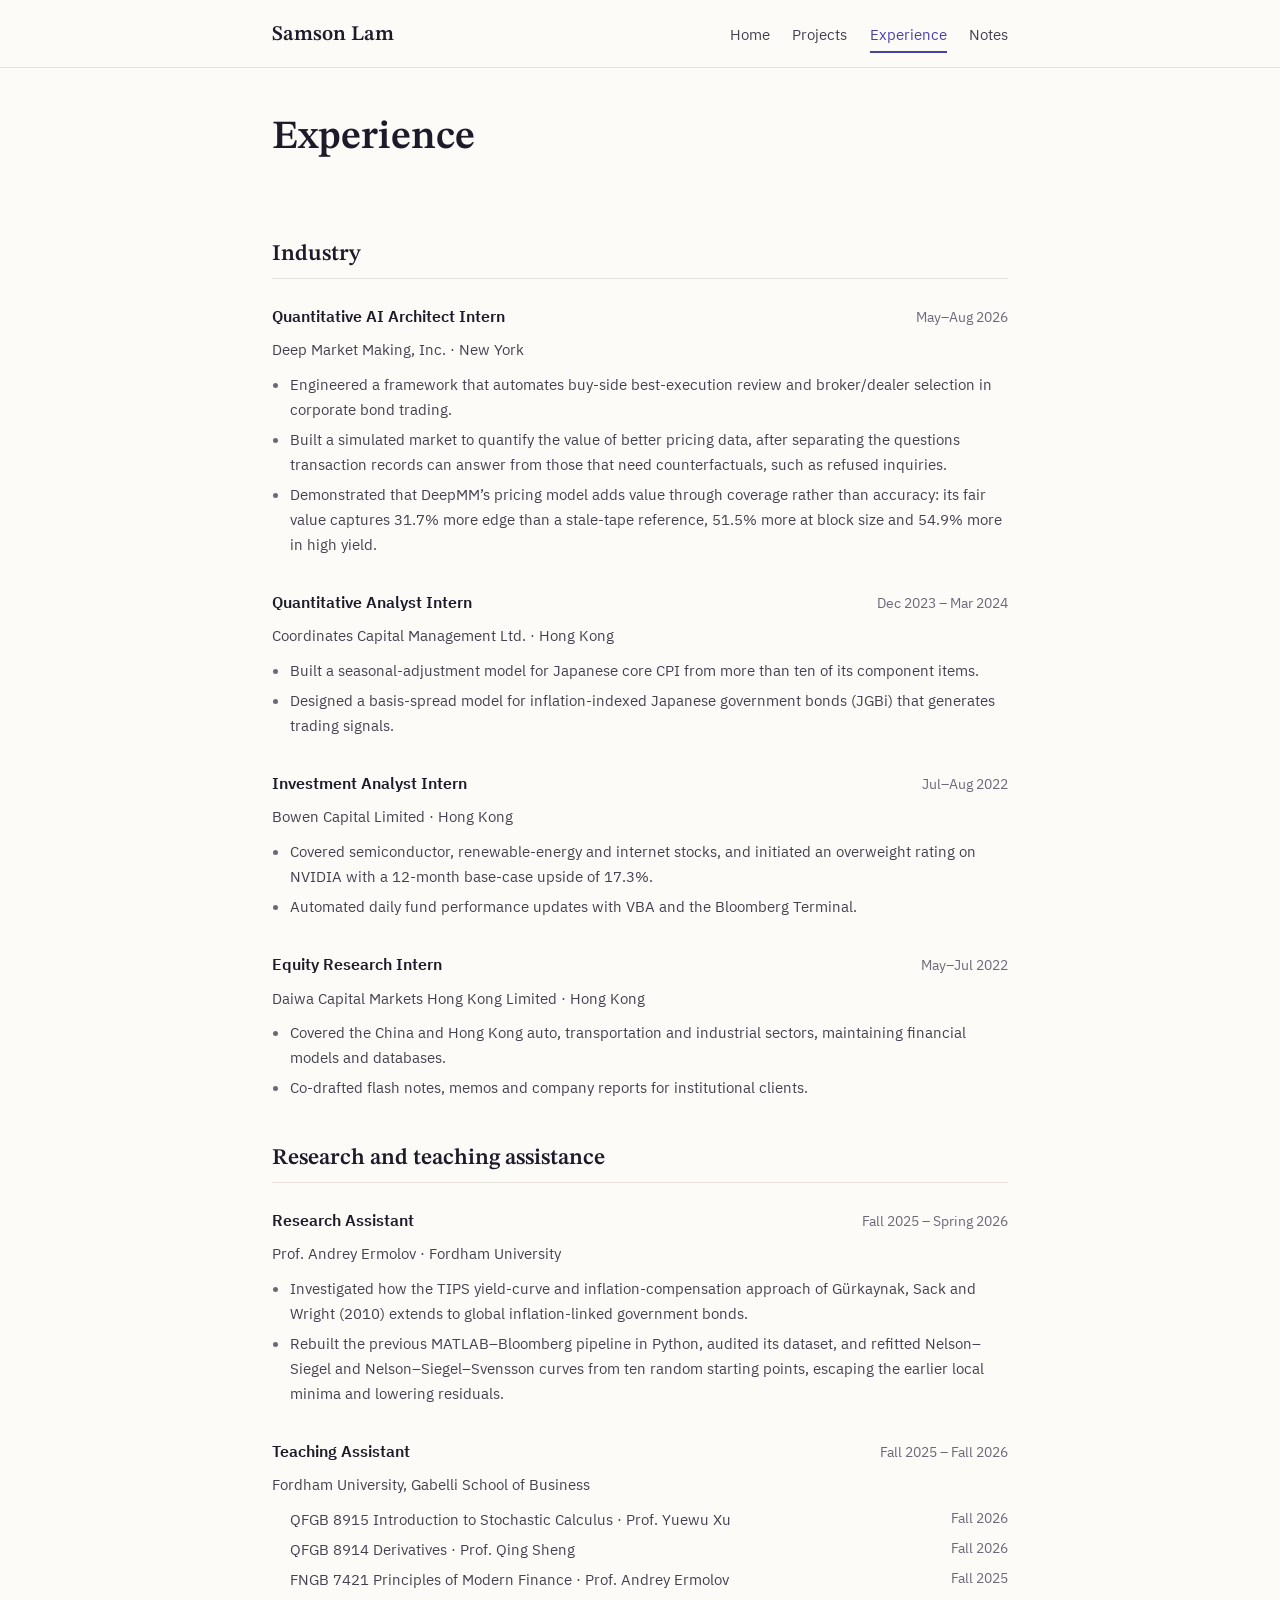
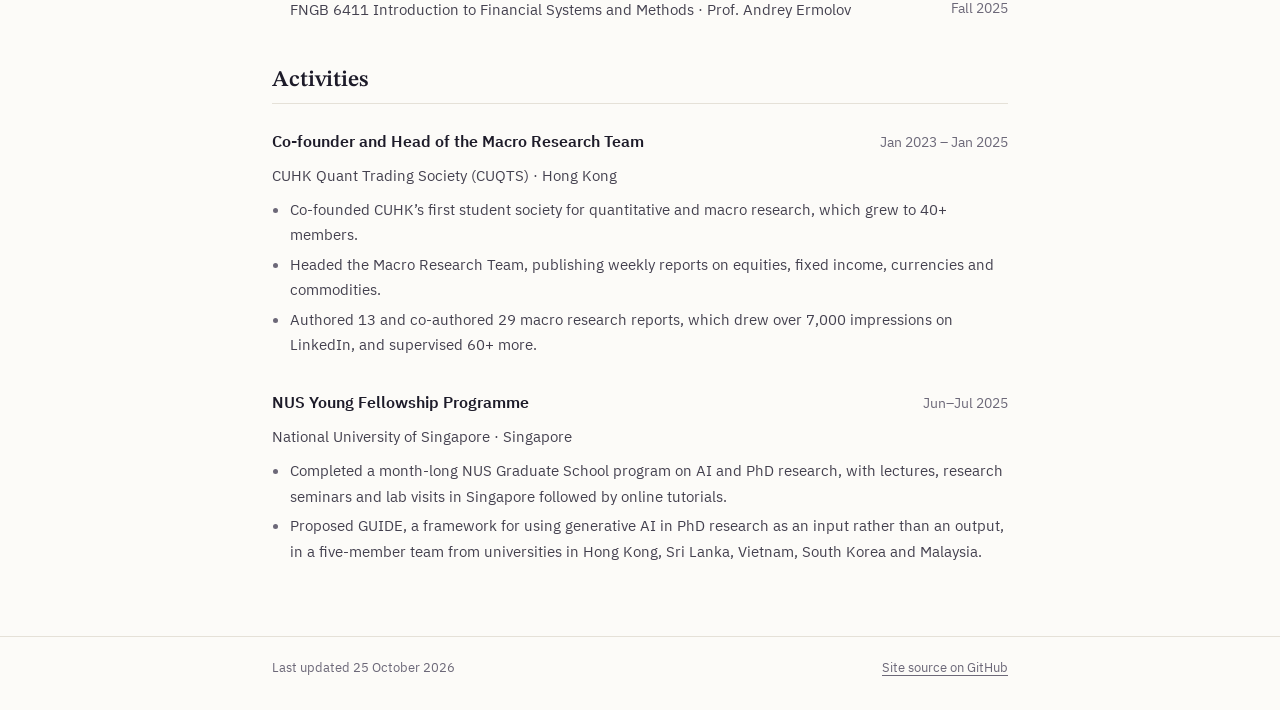
==== experience.html @ fb0a4a8c "Update buttons" ====
<!DOCTYPE html>
<html xmlns="http://www.w3.org/1999/xhtml" lang="en" xml:lang="en"><head>

<meta charset="utf-8">
<meta name="generator" content="quarto-1.10.19">

<meta name="viewport" content="width=device-width, initial-scale=1.0, user-scalable=yes">


<title>Experience</title>
<style>
/* Default styles provided by pandoc.
** See https://pandoc.org/MANUAL.html#variables-for-html for config info.
*/
span.smallcaps{font-variant: small-caps;}
div.columns{display: flex; gap: 1.5em;}
div.column{flex: auto;}
@media screen {
div.columns{gap: min(4vw, 1.5em);}
div.column{overflow-x: auto;}
}
div.hanging-indent{margin-left: 1.5em; text-indent: -1.5em;}
ul.task-list{list-style: none;}
ul.task-list li input[type="checkbox"] {
  width: 0.8em;
  margin: 0 0.8em 0.2em -1em; /* quarto-specific, see https://github.com/quarto-dev/quarto-cli/issues/4556 */ 
  vertical-align: middle;
}
</style>


<script src="site_libs/clipboard/clipboard.min.js"></script>
<script src="site_libs/quarto-html/tabby.min.js"></script>
<script src="site_libs/quarto-html/popper.min.js"></script>
<script src="site_libs/quarto-html/tippy.umd.min.js"></script>
<link href="site_libs/quarto-html/tippy.css" rel="stylesheet">
<link href="site_libs/quarto-html/light-border.css" rel="stylesheet">
<link href="site_libs/quarto-html/quarto-html-640605f58ae58ee79329c070719e555b.min.css" rel="stylesheet" append-hash="true" data-mode="light">
<link href="site_libs/quarto-html/quarto-syntax-highlighting-bf27225e3a48a9273f3daa8f8e829971.css" rel="stylesheet" id="quarto-text-highlighting-styles">
<link rel="stylesheet" href="assets/fonts/fonts.css">


<link rel="stylesheet" href="styles.css">
</head>

<body>

<a class="skip-link" href="#content">Skip to content</a>
<header class="site-header">
  <div class="wrap header-row">
    <a class="site-name" href="index.html">Samson Lam</a>
    <nav class="site-nav" aria-label="Main">
      <a href="index.html">Home</a>
      <a href="projects.html">Projects</a>
      <a href="experience.html">Experience</a>
      <a href="notes.html">Notes</a>
    </nav>
  </div>
</header>
<script>
(function () {
  var f = location.pathname.split('/').pop();
  var links = document.querySelectorAll('.site-nav a');
  var hit = null;
  links.forEach(function (a) { if (a.getAttribute('href') === f) hit = a; });
  if (!hit) hit = links[0];
  hit.setAttribute('aria-current', 'page');
})();
</script>
<main id="content" class="wrap page"><header id="title-block-header" class="quarto-title-block"></header>




<section id="experience" class="page-head">
<h1>Experience</h1>
</section>
<section id="industry" class="block">
<h2>Industry</h2>
<div class="block-body">
<div class="entry">
<div class="entry-head">
<p><span class="entry-role">Quantitative AI Architect Intern</span> <span class="when">May–Aug 2026</span></p>
</div>
<p><span class="entry-org">Deep Market Making, Inc.&nbsp;· New York</span></p>
<ul>
<li>Engineered a framework that automates buy-side best-execution review and broker/dealer selection in corporate bond trading.</li>
<li>Built a simulated market to quantify the value of better pricing data, after separating the questions transaction records can answer from those that need counterfactuals, such as refused inquiries.</li>
<li>Demonstrated that DeepMM’s pricing model adds value through coverage rather than accuracy: its fair value captures 31.7% more edge than a stale-tape reference, 51.5% more at block size and 54.9% more in high yield.</li>
</ul>
</div>
<div class="entry">
<div class="entry-head">
<p><span class="entry-role">Quantitative Analyst Intern</span> <span class="when">Dec 2023 – Mar 2024</span></p>
</div>
<p><span class="entry-org">Coordinates Capital Management Ltd.&nbsp;· Hong Kong</span></p>
<ul>
<li>Built a seasonal-adjustment model for Japanese core CPI from more than ten of its component items.</li>
<li>Designed a basis-spread model for inflation-indexed Japanese government bonds (JGBi) that generates trading signals.</li>
</ul>
</div>
<div class="entry">
<div class="entry-head">
<p><span class="entry-role">Investment Analyst Intern</span> <span class="when">Jul–Aug 2022</span></p>
</div>
<p><span class="entry-org">Bowen Capital Limited · Hong Kong</span></p>
<ul>
<li>Covered semiconductor, renewable-energy and internet stocks, and initiated an overweight rating on NVIDIA with a 12-month base-case upside of 17.3%.</li>
<li>Automated daily fund performance updates with VBA and the Bloomberg Terminal.</li>
</ul>
</div>
<div class="entry">
<div class="entry-head">
<p><span class="entry-role">Equity Research Intern</span> <span class="when">May–Jul 2022</span></p>
</div>
<p><span class="entry-org">Daiwa Capital Markets Hong Kong Limited · Hong Kong</span></p>
<ul>
<li>Covered the China and Hong Kong auto, transportation and industrial sectors, maintaining financial models and databases.</li>
<li>Co-drafted flash notes, memos and company reports for institutional clients.</li>
</ul>
</div>
</div>
</section>
<section id="teaching" class="block">
<h2>Research and teaching assistance</h2>
<div class="block-body">
<div class="entry">
<div class="entry-head">
<p><span class="entry-role">Research Assistant</span> <span class="when">Fall 2025 – Spring 2026</span></p>
</div>
<p><span class="entry-org">Prof.&nbsp;Andrey Ermolov · Fordham University</span></p>
<ul>
<li>Investigated how the TIPS yield-curve and inflation-compensation approach of Gürkaynak, Sack and Wright (2010) extends to global inflation-linked government bonds.</li>
<li>Rebuilt the previous MATLAB–Bloomberg pipeline in Python, audited its dataset, and refitted Nelson–Siegel and Nelson–Siegel–Svensson curves from ten random starting points, escaping the earlier local minima and lowering residuals.</li>
</ul>
</div>
<div class="entry">
<div class="entry-head">
<p><span class="entry-role">Teaching Assistant</span> <span class="when">Fall 2025 – Fall 2026</span></p>
</div>
<p><span class="entry-org">Fordham University, Gabelli School of Business</span></p>
<div class="courses">
<ul>
<li>QFGB 8915 Introduction to Stochastic Calculus · Prof.&nbsp;Yuewu Xu <span class="when">Fall 2026</span></li>
<li>QFGB 8914 Derivatives · Prof.&nbsp;Qing Sheng <span class="when">Fall 2026</span></li>
<li>FNGB 7421 Principles of Modern Finance · Prof.&nbsp;Andrey Ermolov <span class="when">Fall 2025</span></li>
<li>FNGB 6411 Introduction to Financial Systems and Methods · Prof.&nbsp;Andrey Ermolov <span class="when">Fall 2025</span></li>
</ul>
</div>
</div>
</div>
</section>
<section id="activities" class="block">
<h2>Activities</h2>
<div class="block-body">
<div class="entry">
<div class="entry-head">
<p><span class="entry-role">Co-founder and Head of the Macro Research Team</span> <span class="when">Jan 2023 – Jan 2025</span></p>
</div>
<p><span class="entry-org">CUHK Quant Trading Society (CUQTS) · Hong Kong</span></p>
<ul>
<li>Co-founded CUHK’s first student society for quantitative and macro research, which grew to 40+ members.</li>
<li>Headed the Macro Research Team, publishing weekly reports on equities, fixed income, currencies and commodities.</li>
<li>Authored 13 and co-authored 29 macro research reports, which drew over 7,000 impressions on LinkedIn, and supervised 60+ more.</li>
</ul>
</div>
<div class="entry">
<div class="entry-head">
<p><span class="entry-role">NUS Young Fellowship Programme</span> <span class="when">Jun–Jul 2025</span></p>
</div>
<p><span class="entry-org">National University of Singapore · Singapore</span></p>
<ul>
<li>Completed a month-long NUS Graduate School program on AI and PhD research, with lectures, research seminars and lab visits in Singapore followed by online tutorials.</li>
<li>Proposed GUIDE, a framework for using generative AI in PhD research as an input rather than an output, in a five-member team from universities in Hong Kong, Sri Lanka, Vietnam, South Korea and Malaysia.</li>
</ul>
</div>
</div>
</section>


</main>
<footer class="site-footer">
  <div class="wrap footer-row">
    <span>Last updated 25 October 2026</span>
    <a href="https://github.com/Softpandaa/softpandaa.github.io">Site source on GitHub</a>
  </div>
</footer>
<script id="quarto-html-after-body" type="application/javascript">
  window.document.addEventListener("DOMContentLoaded", function (event) {
    const tabsets =  window.document.querySelectorAll(".panel-tabset-tabby")
    tabsets.forEach(function(tabset) {
      const tabby = new Tabby('#' + tabset.id);
    });
    const isCodeAnnotation = (el) => {
      for (const clz of el.classList) {
        if (clz.startsWith('code-annotation-')) {                     
          return true;
        }
      }
      return false;
    }
    const onCopySuccess = function(e) {
      // button target
      const button = e.trigger;
      // don't keep focus
      button.blur();
      // flash "checked"
      button.classList.add('code-copy-button-checked');
      var currentTitle = button.getAttribute("title");
      button.setAttribute("title", "Copied!");
      let tooltip;
      if (window.bootstrap) {
        button.setAttribute("data-bs-toggle", "tooltip");
        button.setAttribute("data-bs-placement", "left");
        button.setAttribute("data-bs-title", "Copied!");
        tooltip = new bootstrap.Tooltip(button, 
          { trigger: "manual", 
            customClass: "code-copy-button-tooltip",
            offset: [0, -8]});
        tooltip.show();    
      }
      setTimeout(function() {
        if (tooltip) {
          tooltip.hide();
          button.removeAttribute("data-bs-title");
          button.removeAttribute("data-bs-toggle");
          button.removeAttribute("data-bs-placement");
        }
        button.setAttribute("title", currentTitle);
        button.classList.remove('code-copy-button-checked');
      }, 1000);
      // clear code selection
      e.clearSelection();
    }
    const getTextToCopy = function(trigger) {
      const outerScaffold = trigger.parentElement.cloneNode(true);
      const codeEl = outerScaffold.querySelector('code');
      for (const childEl of codeEl.children) {
        if (isCodeAnnotation(childEl)) {
          childEl.remove();
        }
      }
      return codeEl.innerText;
    }
    const clipboard = new window.ClipboardJS('.code-copy-button:not([data-in-quarto-modal])', {
      text: getTextToCopy
    });
    clipboard.on('success', onCopySuccess);
    if (window.document.getElementById('quarto-embedded-source-code-modal')) {
      const clipboardModal = new window.ClipboardJS('.code-copy-button[data-in-quarto-modal]', {
        text: getTextToCopy,
        container: window.document.getElementById('quarto-embedded-source-code-modal')
      });
      clipboardModal.on('success', onCopySuccess);
    }
      var localhostRegex = new RegExp(/^(?:http|https):\/\/localhost\:?[0-9]*\//);
      var mailtoRegex = new RegExp(/^mailto:/);
        var filterRegex = new RegExp("https:\/\/softpandaa\.github\.io");
      var isInternal = (href) => {
          return filterRegex.test(href) || localhostRegex.test(href) || mailtoRegex.test(href);
      }
      // Inspect non-navigation links and adorn them if external
     var links = window.document.querySelectorAll('a[href]:not(.nav-link):not(.navbar-brand):not(.toc-action):not(.sidebar-link):not(.sidebar-item-toggle):not(.pagination-link):not(.no-external):not([aria-hidden]):not(.dropdown-item):not(.quarto-navigation-tool):not(.about-link)');
      for (var i=0; i<links.length; i++) {
        const link = links[i];
        if (!isInternal(link.href)) {
          // undo the damage that might have been done by quarto-nav.js in the case of
          // links that we want to consider external
          if (link.dataset.originalHref !== undefined) {
            link.href = link.dataset.originalHref;
          }
            // target, if specified
            link.setAttribute("target", "_blank");
            if (link.getAttribute("rel") === null) {
              link.setAttribute("rel", "noopener");
            }
        }
      }
    function tippyHover(el, contentFn, onTriggerFn, onUntriggerFn) {
      const config = {
        allowHTML: true,
        maxWidth: 500,
        delay: 100,
        arrow: false,
        appendTo: function(el) {
            return el.parentElement;
        },
        interactive: true,
        interactiveBorder: 10,
        theme: 'light-border',
        placement: 'bottom-start',
      };
      if (contentFn) {
        config.content = contentFn;
      }
      if (onTriggerFn) {
        config.onTrigger = onTriggerFn;
      }
      if (onUntriggerFn) {
        config.onUntrigger = onUntriggerFn;
      }
      window.tippy(el, config); 
    }
    const noterefs = window.document.querySelectorAll('a[role="doc-noteref"]');
    for (var i=0; i<noterefs.length; i++) {
      const ref = noterefs[i];
      tippyHover(ref, function() {
        // use id or data attribute instead here
        let href = ref.getAttribute('data-footnote-href') || ref.getAttribute('href');
        try { href = new URL(href).hash; } catch {}
        const id = href.replace(/^#\/?/, "");
        const note = window.document.getElementById(id);
        if (note) {
          return note.innerHTML;
        } else {
          return "";
        }
      });
    }
    const xrefs = window.document.querySelectorAll('a.quarto-xref');
    const processXRef = (id, note) => {
      // Strip column container classes
      const stripColumnClz = (el) => {
        el.classList.remove("page-full", "page-columns");
        if (el.children) {
          for (const child of el.children) {
            stripColumnClz(child);
          }
        }
      }
      stripColumnClz(note)
      if (id === null || id.startsWith('sec-')) {
        // Special case sections, only their first couple elements
        const container = document.createElement("div");
        if (note.children && note.children.length > 2) {
          container.appendChild(note.children[0].cloneNode(true));
          for (let i = 1; i < note.children.length; i++) {
            const child = note.children[i];
            if (child.tagName === "P" && child.innerText === "") {
              continue;
            } else {
              container.appendChild(child.cloneNode(true));
              break;
            }
          }
          if (window.Quarto?.typesetMath) {
            window.Quarto.typesetMath(container);
          }
          return container.innerHTML
        } else {
          if (window.Quarto?.typesetMath) {
            window.Quarto.typesetMath(note);
          }
          return note.innerHTML;
        }
      } else {
        // Remove any anchor links if they are present
        const anchorLink = note.querySelector('a.anchorjs-link');
        if (anchorLink) {
          anchorLink.remove();
        }
        if (window.Quarto?.typesetMath) {
          window.Quarto.typesetMath(note);
        }
        if (note.classList.contains("callout")) {
          return note.outerHTML;
        } else {
          return note.innerHTML;
        }
      }
    }
    for (var i=0; i<xrefs.length; i++) {
      const xref = xrefs[i];
      tippyHover(xref, undefined, function(instance) {
        instance.disable();
        let url = xref.getAttribute('href');
        let hash = undefined; 
        if (url.startsWith('#')) {
          hash = url;
        } else {
          try { hash = new URL(url).hash; } catch {}
        }
        if (hash) {
          const id = hash.replace(/^#\/?/, "");
          const note = window.document.getElementById(id);
          if (note !== null) {
            try {
              const html = processXRef(id, note.cloneNode(true));
              instance.setContent(html);
            } finally {
              instance.enable();
              instance.show();
            }
          } else {
            // See if we can fetch this
            fetch(url.split('#')[0])
            .then(res => res.text())
            .then(html => {
              const parser = new DOMParser();
              const htmlDoc = parser.parseFromString(html, "text/html");
              const note = htmlDoc.getElementById(id);
              if (note !== null) {
                const html = processXRef(id, note);
                instance.setContent(html);
              } 
            }).finally(() => {
              instance.enable();
              instance.show();
            });
          }
        } else {
          // See if we can fetch a full url (with no hash to target)
          // This is a special case and we should probably do some content thinning / targeting
          fetch(url)
          .then(res => res.text())
          .then(html => {
            const parser = new DOMParser();
            const htmlDoc = parser.parseFromString(html, "text/html");
            const note = htmlDoc.querySelector('main.content');
            if (note !== null) {
              // This should only happen for chapter cross references
              // (since there is no id in the URL)
              // remove the first header
              if (note.children.length > 0 && note.children[0].tagName === "HEADER") {
                note.children[0].remove();
              }
              const html = processXRef(null, note);
              instance.setContent(html);
            } 
          }).finally(() => {
            instance.enable();
            instance.show();
          });
        }
      }, function(instance) {
      });
    }
        let selectedAnnoteEl;
        const selectorForAnnotation = ( cell, annotation) => {
          let cellAttr = 'data-code-cell="' + cell + '"';
          let lineAttr = 'data-code-annotation="' +  annotation + '"';
          const selector = 'span[' + cellAttr + '][' + lineAttr + ']';
          return selector;
        }
        const selectCodeLines = (annoteEl) => {
          const doc = window.document;
          const targetCell = annoteEl.getAttribute("data-target-cell");
          const targetAnnotation = annoteEl.getAttribute("data-target-annotation");
          const annoteSpan = window.document.querySelector(selectorForAnnotation(targetCell, targetAnnotation));
          const lines = annoteSpan.getAttribute("data-code-lines").split(",");
          const lineIds = lines.map((line) => {
            return targetCell + "-" + line;
          })
          let top = null;
          let height = null;
          let parent = null;
          if (lineIds.length > 0) {
              //compute the position of the single el (top and bottom and make a div)
              const el = window.document.getElementById(lineIds[0]);
              top = el.offsetTop;
              height = el.offsetHeight;
              parent = el.parentElement.parentElement;
            if (lineIds.length > 1) {
              const lastEl = window.document.getElementById(lineIds[lineIds.length - 1]);
              const bottom = lastEl.offsetTop + lastEl.offsetHeight;
              height = bottom - top;
            }
            if (top !== null && height !== null && parent !== null) {
              // cook up a div (if necessary) and position it 
              let div = window.document.getElementById("code-annotation-line-highlight");
              if (div === null) {
                div = window.document.createElement("div");
                div.setAttribute("id", "code-annotation-line-highlight");
                div.style.position = 'absolute';
                parent.appendChild(div);
              }
              div.style.top = top - 2 + "px";
              div.style.height = height + 4 + "px";
              div.style.left = 0;
              let gutterDiv = window.document.getElementById("code-annotation-line-highlight-gutter");
              if (gutterDiv === null) {
                gutterDiv = window.document.createElement("div");
                gutterDiv.setAttribute("id", "code-annotation-line-highlight-gutter");
                gutterDiv.style.position = 'absolute';
                const codeCell = window.document.getElementById(targetCell);
                const gutter = codeCell.querySelector('.code-annotation-gutter');
                gutter.appendChild(gutterDiv);
              }
              gutterDiv.style.top = top - 2 + "px";
              gutterDiv.style.height = height + 4 + "px";
            }
            selectedAnnoteEl = annoteEl;
          }
        };
        const unselectCodeLines = () => {
          const elementsIds = ["code-annotation-line-highlight", "code-annotation-line-highlight-gutter"];
          elementsIds.forEach((elId) => {
            const div = window.document.getElementById(elId);
            if (div) {
              div.remove();
            }
          });
          selectedAnnoteEl = undefined;
        };
          // Handle positioning of the toggle
      window.addEventListener(
        "resize",
        throttle(() => {
          elRect = undefined;
          if (selectedAnnoteEl) {
            selectCodeLines(selectedAnnoteEl);
          }
        }, 10)
      );
      function throttle(fn, ms) {
      let throttle = false;
      let timer;
        return (...args) => {
          if(!throttle) { // first call gets through
              fn.apply(this, args);
              throttle = true;
          } else { // all the others get throttled
              if(timer) clearTimeout(timer); // cancel #2
              timer = setTimeout(() => {
                fn.apply(this, args);
                timer = throttle = false;
              }, ms);
          }
        };
      }
        // Attach click handler to the DT
        const annoteDls = window.document.querySelectorAll('dt[data-target-cell]');
        for (const annoteDlNode of annoteDls) {
          annoteDlNode.addEventListener('click', (event) => {
            const clickedEl = event.target;
            if (clickedEl !== selectedAnnoteEl) {
              unselectCodeLines();
              const activeEl = window.document.querySelector('dt[data-target-cell].code-annotation-active');
              if (activeEl) {
                activeEl.classList.remove('code-annotation-active');
              }
              selectCodeLines(clickedEl);
              clickedEl.classList.add('code-annotation-active');
            } else {
              // Unselect the line
              unselectCodeLines();
              clickedEl.classList.remove('code-annotation-active');
            }
          });
        }
    const findCites = (el) => {
      const parentEl = el.parentElement;
      if (parentEl) {
        const cites = parentEl.dataset.cites;
        if (cites) {
          return {
            el,
            cites: cites.split(' ')
          };
        } else {
          return findCites(el.parentElement)
        }
      } else {
        return undefined;
      }
    };
    var bibliorefs = window.document.querySelectorAll('a[role="doc-biblioref"]');
    for (var i=0; i<bibliorefs.length; i++) {
      const ref = bibliorefs[i];
      const citeInfo = findCites(ref);
      if (citeInfo) {
        tippyHover(citeInfo.el, function() {
          var popup = window.document.createElement('div');
          citeInfo.cites.forEach(function(cite) {
            var citeDiv = window.document.createElement('div');
            citeDiv.classList.add('hanging-indent');
            citeDiv.classList.add('csl-entry');
            var biblioDiv = window.document.getElementById('ref-' + cite);
            if (biblioDiv) {
              citeDiv.innerHTML = biblioDiv.innerHTML;
            }
            popup.appendChild(citeDiv);
          });
          return popup.innerHTML;
        });
      }
    }
  });
  </script>




</body></html>
---- assets/fonts/fonts.css ----
/* Self-hosted fonts (SIL Open Font License 1.1; licences in this folder). Built from @fontsource 5.1.1. */

@font-face {
  font-family: 'STIX Two Text';
  font-style: normal;
  font-display: swap;
  font-weight: 400;
  src: url(stix-two-text-greek-400-normal.woff2) format('woff2');
  unicode-range: U+0370-0377,U+037A-037F,U+0384-038A,U+038C,U+038E-03A1,U+03A3-03FF;
}

@font-face {
  font-family: 'STIX Two Text';
  font-style: normal;
  font-display: swap;
  font-weight: 400;
  src: url(stix-two-text-latin-ext-400-normal.woff2) format('woff2');
  unicode-range: U+0100-02BA,U+02BD-02C5,U+02C7-02CC,U+02CE-02D7,U+02DD-02FF,U+0304,U+0308,U+0329,U+1D00-1DBF,U+1E00-1E9F,U+1EF2-1EFF,U+2020,U+20A0-20AB,U+20AD-20C0,U+2113,U+2C60-2C7F,U+A720-A7FF;
}

@font-face {
  font-family: 'STIX Two Text';
  font-style: normal;
  font-display: swap;
  font-weight: 400;
  src: url(stix-two-text-latin-400-normal.woff2) format('woff2');
  unicode-range: U+0000-00FF,U+0131,U+0152-0153,U+02BB-02BC,U+02C6,U+02DA,U+02DC,U+0304,U+0308,U+0329,U+2000-206F,U+20AC,U+2122,U+2191,U+2193,U+2212,U+2215,U+FEFF,U+FFFD;
}

@font-face {
  font-family: 'STIX Two Text';
  font-style: italic;
  font-display: swap;
  font-weight: 400;
  src: url(stix-two-text-greek-400-italic.woff2) format('woff2');
  unicode-range: U+0370-0377,U+037A-037F,U+0384-038A,U+038C,U+038E-03A1,U+03A3-03FF;
}

@font-face {
  font-family: 'STIX Two Text';
  font-style: italic;
  font-display: swap;
  font-weight: 400;
  src: url(stix-two-text-latin-ext-400-italic.woff2) format('woff2');
  unicode-range: U+0100-02BA,U+02BD-02C5,U+02C7-02CC,U+02CE-02D7,U+02DD-02FF,U+0304,U+0308,U+0329,U+1D00-1DBF,U+1E00-1E9F,U+1EF2-1EFF,U+2020,U+20A0-20AB,U+20AD-20C0,U+2113,U+2C60-2C7F,U+A720-A7FF;
}

@font-face {
  font-family: 'STIX Two Text';
  font-style: italic;
  font-display: swap;
  font-weight: 400;
  src: url(stix-two-text-latin-400-italic.woff2) format('woff2');
  unicode-range: U+0000-00FF,U+0131,U+0152-0153,U+02BB-02BC,U+02C6,U+02DA,U+02DC,U+0304,U+0308,U+0329,U+2000-206F,U+20AC,U+2122,U+2191,U+2193,U+2212,U+2215,U+FEFF,U+FFFD;
}

@font-face {
  font-family: 'STIX Two Text';
  font-style: normal;
  font-display: swap;
  font-weight: 600;
  src: url(stix-two-text-greek-600-normal.woff2) format('woff2');
  unicode-range: U+0370-0377,U+037A-037F,U+0384-038A,U+038C,U+038E-03A1,U+03A3-03FF;
}

@font-face {
  font-family: 'STIX Two Text';
  font-style: normal;
  font-display: swap;
  font-weight: 600;
  src: url(stix-two-text-latin-ext-600-normal.woff2) format('woff2');
  unicode-range: U+0100-02BA,U+02BD-02C5,U+02C7-02CC,U+02CE-02D7,U+02DD-02FF,U+0304,U+0308,U+0329,U+1D00-1DBF,U+1E00-1E9F,U+1EF2-1EFF,U+2020,U+20A0-20AB,U+20AD-20C0,U+2113,U+2C60-2C7F,U+A720-A7FF;
}

@font-face {
  font-family: 'STIX Two Text';
  font-style: normal;
  font-display: swap;
  font-weight: 600;
  src: url(stix-two-text-latin-600-normal.woff2) format('woff2');
  unicode-range: U+0000-00FF,U+0131,U+0152-0153,U+02BB-02BC,U+02C6,U+02DA,U+02DC,U+0304,U+0308,U+0329,U+2000-206F,U+20AC,U+2122,U+2191,U+2193,U+2212,U+2215,U+FEFF,U+FFFD;
}

@font-face {
  font-family: 'IBM Plex Sans';
  font-style: normal;
  font-display: swap;
  font-weight: 400;
  src: url(ibm-plex-sans-greek-400-normal.woff2) format('woff2');
  unicode-range: U+0370-0377,U+037A-037F,U+0384-038A,U+038C,U+038E-03A1,U+03A3-03FF;
}

@font-face {
  font-family: 'IBM Plex Sans';
  font-style: normal;
  font-display: swap;
  font-weight: 400;
  src: url(ibm-plex-sans-latin-ext-400-normal.woff2) format('woff2');
  unicode-range: U+0100-02BA,U+02BD-02C5,U+02C7-02CC,U+02CE-02D7,U+02DD-02FF,U+0304,U+0308,U+0329,U+1D00-1DBF,U+1E00-1E9F,U+1EF2-1EFF,U+2020,U+20A0-20AB,U+20AD-20C0,U+2113,U+2C60-2C7F,U+A720-A7FF;
}

@font-face {
  font-family: 'IBM Plex Sans';
  font-style: normal;
  font-display: swap;
  font-weight: 400;
  src: url(ibm-plex-sans-latin-400-normal.woff2) format('woff2');
  unicode-range: U+0000-00FF,U+0131,U+0152-0153,U+02BB-02BC,U+02C6,U+02DA,U+02DC,U+0304,U+0308,U+0329,U+2000-206F,U+20AC,U+2122,U+2191,U+2193,U+2212,U+2215,U+FEFF,U+FFFD;
}

@font-face {
  font-family: 'IBM Plex Sans';
  font-style: normal;
  font-display: swap;
  font-weight: 500;
  src: url(ibm-plex-sans-greek-500-normal.woff2) format('woff2');
  unicode-range: U+0370-0377,U+037A-037F,U+0384-038A,U+038C,U+038E-03A1,U+03A3-03FF;
}

@font-face {
  font-family: 'IBM Plex Sans';
  font-style: normal;
  font-display: swap;
  font-weight: 500;
  src: url(ibm-plex-sans-latin-ext-500-normal.woff2) format('woff2');
  unicode-range: U+0100-02BA,U+02BD-02C5,U+02C7-02CC,U+02CE-02D7,U+02DD-02FF,U+0304,U+0308,U+0329,U+1D00-1DBF,U+1E00-1E9F,U+1EF2-1EFF,U+2020,U+20A0-20AB,U+20AD-20C0,U+2113,U+2C60-2C7F,U+A720-A7FF;
}

@font-face {
  font-family: 'IBM Plex Sans';
  font-style: normal;
  font-display: swap;
  font-weight: 500;
  src: url(ibm-plex-sans-latin-500-normal.woff2) format('woff2');
  unicode-range: U+0000-00FF,U+0131,U+0152-0153,U+02BB-02BC,U+02C6,U+02DA,U+02DC,U+0304,U+0308,U+0329,U+2000-206F,U+20AC,U+2122,U+2191,U+2193,U+2212,U+2215,U+FEFF,U+FFFD;
}

@font-face {
  font-family: 'IBM Plex Sans';
  font-style: normal;
  font-display: swap;
  font-weight: 600;
  src: url(ibm-plex-sans-greek-600-normal.woff2) format('woff2');
  unicode-range: U+0370-0377,U+037A-037F,U+0384-038A,U+038C,U+038E-03A1,U+03A3-03FF;
}

@font-face {
  font-family: 'IBM Plex Sans';
  font-style: normal;
  font-display: swap;
  font-weight: 600;
  src: url(ibm-plex-sans-latin-ext-600-normal.woff2) format('woff2');
  unicode-range: U+0100-02BA,U+02BD-02C5,U+02C7-02CC,U+02CE-02D7,U+02DD-02FF,U+0304,U+0308,U+0329,U+1D00-1DBF,U+1E00-1E9F,U+1EF2-1EFF,U+2020,U+20A0-20AB,U+20AD-20C0,U+2113,U+2C60-2C7F,U+A720-A7FF;
}

@font-face {
  font-family: 'IBM Plex Sans';
  font-style: normal;
  font-display: swap;
  font-weight: 600;
  src: url(ibm-plex-sans-latin-600-normal.woff2) format('woff2');
  unicode-range: U+0000-00FF,U+0131,U+0152-0153,U+02BB-02BC,U+02C6,U+02DA,U+02DC,U+0304,U+0308,U+0329,U+2000-206F,U+20AC,U+2122,U+2191,U+2193,U+2212,U+2215,U+FEFF,U+FFFD;
}

@font-face {
  font-family: 'IBM Plex Mono';
  font-style: normal;
  font-display: swap;
  font-weight: 400;
  src: url(ibm-plex-mono-latin-ext-400-normal.woff2) format('woff2');
  unicode-range: U+0100-02BA,U+02BD-02C5,U+02C7-02CC,U+02CE-02D7,U+02DD-02FF,U+0304,U+0308,U+0329,U+1D00-1DBF,U+1E00-1E9F,U+1EF2-1EFF,U+2020,U+20A0-20AB,U+20AD-20C0,U+2113,U+2C60-2C7F,U+A720-A7FF;
}

@font-face {
  font-family: 'IBM Plex Mono';
  font-style: normal;
  font-display: swap;
  font-weight: 400;
  src: url(ibm-plex-mono-latin-400-normal.woff2) format('woff2');
  unicode-range: U+0000-00FF,U+0131,U+0152-0153,U+02BB-02BC,U+02C6,U+02DA,U+02DC,U+0304,U+0308,U+0329,U+2000-206F,U+20AC,U+2122,U+2191,U+2193,U+2212,U+2215,U+FEFF,U+FFFD;
}

@font-face {
  font-family: 'IBM Plex Mono';
  font-style: normal;
  font-display: swap;
  font-weight: 500;
  src: url(ibm-plex-mono-latin-ext-500-normal.woff2) format('woff2');
  unicode-range: U+0100-02BA,U+02BD-02C5,U+02C7-02CC,U+02CE-02D7,U+02DD-02FF,U+0304,U+0308,U+0329,U+1D00-1DBF,U+1E00-1E9F,U+1EF2-1EFF,U+2020,U+20A0-20AB,U+20AD-20C0,U+2113,U+2C60-2C7F,U+A720-A7FF;
}

@font-face {
  font-family: 'IBM Plex Mono';
  font-style: normal;
  font-display: swap;
  font-weight: 500;
  src: url(ibm-plex-mono-latin-500-normal.woff2) format('woff2');
  unicode-range: U+0000-00FF,U+0131,U+0152-0153,U+02BB-02BC,U+02C6,U+02DA,U+02DC,U+0304,U+0308,U+0329,U+2000-206F,U+20AC,U+2122,U+2191,U+2193,U+2212,U+2215,U+FEFF,U+FFFD;
}

@font-face {
  font-family: 'IBM Plex Sans';
  font-style: italic;
  font-display: swap;
  font-weight: 400;
  src: url(ibm-plex-sans-latin-ext-400-italic.woff2) format('woff2');
  unicode-range: U+0100-02BA,U+02BD-02C5,U+02C7-02CC,U+02CE-02D7,U+02DD-02FF,U+0304,U+0308,U+0329,U+1D00-1DBF,U+1E00-1E9F,U+1EF2-1EFF,U+2020,U+20A0-20AB,U+20AD-20C0,U+2113,U+2C60-2C7F,U+A720-A7FF;
}

@font-face {
  font-family: 'IBM Plex Sans';
  font-style: italic;
  font-display: swap;
  font-weight: 400;
  src: url(ibm-plex-sans-latin-400-italic.woff2) format('woff2');
  unicode-range: U+0000-00FF,U+0131,U+0152-0153,U+02BB-02BC,U+02C6,U+02DA,U+02DC,U+0304,U+0308,U+0329,U+2000-206F,U+20AC,U+2122,U+2191,U+2193,U+2212,U+2215,U+FEFF,U+FFFD;
}
---- styles.css ----
/* softpandaa.github.io — design B (proposal, 26 Oct 2026)
   Layout: one centred reading column, section headings above their content (no margin column).
   Type: IBM Plex Sans for reading and controls; STIX Two Text, the face many journals set mathematics in,
   for the name, page titles and paper and project titles only.
   Colour: taken from the quant-notes roadmap: indigo for the mathematics boxes, terracotta for finance,
   stone for the Preliminaries. The site and the Notes diagram share one palette. */

:root {
  --paper: #fcfbf8;
  --ink: #1d1b29;
  --ink-2: #44414f;
  --muted: #6c6878;
  --rule: #e5e1d8;
  --accent: #4a40a8;          /* roadmap: mathematics stroke #534AB7, darkened for text contrast */
  --accent-wash: #efeefc;     /* roadmap: mathematics fill #EEEDFE */
  --fin: #8f381b;             /* roadmap: finance stroke #993C1D */
  --fin-wash: #faece7;        /* roadmap: finance fill #FAECE7 */
  --stone: #5f5e5a;           /* roadmap: Preliminaries stroke */
  --stone-wash: #f1efe8;      /* roadmap: Preliminaries fill */
  --review-bg: #fff5db;
  --review-ink: #5f4300;
  --review-rule: #e3c26a;

  --font-text: "STIX Two Text", "STIX Two", "Cambria", Georgia, serif;
  --font-ui: "IBM Plex Sans", "Segoe UI", system-ui, -apple-system, sans-serif;
  --font-mono: "IBM Plex Mono", ui-monospace, "SFMono-Regular", Menlo, Consolas, monospace;

  --measure: 46rem;
  --diagram-edge: var(--muted);   /* roadmap edges (tools/roadmap.py) */
}

@media (prefers-color-scheme: dark) {
  :root:not([data-theme="light"]) {
    --paper: #131219;
    --ink: #ebe9f2;
    --ink-2: #c4c1cf;
    --muted: #938fa2;
    --rule: #2a2834;
    --accent: #aaa3f3;
    --accent-wash: #221f3b;
    --fin: #eda385;
    --fin-wash: #33211a;
    --stone: #c9c6bc;
    --stone-wash: #24231f;
    --review-bg: #2a2210;
    --review-ink: #f0d28a;
    --review-rule: #6b5420;
    color-scheme: dark;
  }
}
:root[data-theme="dark"] {
  --paper: #131219;
  --ink: #ebe9f2;
  --ink-2: #c4c1cf;
  --muted: #938fa2;
  --rule: #2a2834;
  --accent: #aaa3f3;
  --accent-wash: #221f3b;
  --fin: #eda385;
  --fin-wash: #33211a;
  --stone: #c9c6bc;
  --stone-wash: #24231f;
  --review-bg: #2a2210;
  --review-ink: #f0d28a;
  --review-rule: #6b5420;
  color-scheme: dark;
}

/* ---------- Base ---------- */

html { font-size: 100%; -webkit-text-size-adjust: 100%; }
body {
  margin: 0;
  background: var(--paper);
  color: var(--ink);
  font-family: var(--font-ui);
  font-size: 1rem;
  line-height: 1.65;
  font-kerning: normal;
}
h1, h2, h3 { text-wrap: balance; margin: 0; font-family: var(--font-text); font-weight: 600; color: var(--ink); }
p, ul { margin: 0; }
a { color: var(--accent); text-decoration-thickness: 1px; text-underline-offset: 0.2em; }
a:hover { text-decoration-thickness: 2px; }
a:focus-visible, button:focus-visible { outline: 2px solid var(--accent); outline-offset: 3px; border-radius: 2px; }
strong { font-weight: 600; }
code { font-family: var(--font-mono); font-size: 0.9em; }

.wrap {
  max-width: calc(var(--measure) + 2rem);
  margin-inline: auto;
  padding-left: max(16px, env(safe-area-inset-left, 0px));
  padding-right: max(16px, env(safe-area-inset-right, 0px));
  box-sizing: border-box;
}

.skip-link {
  position: absolute; left: max(16px, env(safe-area-inset-left, 0px)); top: -3rem;
  padding: 0.4rem 0.7rem; background: var(--ink); color: var(--paper); font-size: 0.875rem; z-index: 20;
}
.skip-link:focus { top: 0.5rem; }

/* ---------- Header and footer ---------- */

.site-header { border-bottom: 1px solid var(--rule); }
.header-row {
  display: flex; flex-wrap: wrap; align-items: baseline; justify-content: space-between;
  gap: 0.35rem 2rem; padding-block: 1.1rem 0.9rem;
}
.site-name { font-family: var(--font-text); font-weight: 600; font-size: 1.3rem; color: var(--ink); text-decoration: none; }
.site-nav { display: flex; gap: 1.4rem; font-size: 0.92rem; overflow-x: auto; scrollbar-width: none; }
.site-nav::-webkit-scrollbar { display: none; }
.site-nav a {
  color: var(--ink-2); text-decoration: none; white-space: nowrap;
  padding-block: 0.25rem; border-bottom: 2px solid transparent;
}
.site-nav a:hover { color: var(--ink); border-bottom-color: var(--rule); }
.site-nav a[aria-current="page"] { color: var(--accent); border-bottom-color: var(--accent); }

.site-footer { border-top: 1px solid var(--rule); margin-top: 4.5rem; font-size: 0.8rem; color: var(--muted); }
.footer-row { display: flex; flex-wrap: wrap; justify-content: space-between; gap: 0.5rem 2rem; padding-block: 1.25rem 2rem; }
.site-footer a { color: var(--muted); }

main.page { padding-block: 3rem 0; }

/* ---------- Page heads and sections ---------- */

.page-head { display: grid; gap: 0.9rem; padding-bottom: 2.25rem; }
.page-head > h1 { font-size: clamp(2rem, 1.6rem + 1.6vw, 2.5rem); line-height: 1.1; }
.page-head > p { color: var(--ink-2); max-width: 40rem; }

.block { padding-top: 2.75rem; }
.block:first-of-type { padding-top: 0; }
.block > h2 {
  font-size: 1.4rem; line-height: 1.25;
  padding-bottom: 0.6rem; margin-bottom: 1.5rem; border-bottom: 1px solid var(--rule);
}
.block-body { display: grid; gap: 2rem; min-width: 0; }

/* ---------- Home ---------- */

.hero {
  display: grid; grid-template-columns: minmax(0, 1fr) 13rem; gap: 1.5rem 3rem; align-items: start;
}
.hero-text { display: grid; gap: 1.1rem; min-width: 0; grid-column: 1; grid-row: 1; }
.hero > .photo { grid-column: 2; grid-row: 1; margin-top: 0.4rem; }
.hero-text > h1 { font-size: clamp(2.4rem, 1.8rem + 2.4vw, 3.1rem); line-height: 1.05; letter-spacing: -0.01em; }
.position { font-size: 1.05rem; color: var(--ink-2); margin-top: -0.4rem; }
.bio { display: grid; gap: 0.8rem; font-size: 1.05rem; line-height: 1.7; }
.bio p { max-width: 36rem; }
.personal { color: var(--ink-2); }
.questions ul { margin: -0.4rem 0 0; padding-left: 1.2rem; display: grid; gap: 0.25rem; }
.questions li::marker { color: var(--accent); }
.links { display: flex; flex-wrap: wrap; gap: 0.35rem 1.1rem; font-size: 0.95rem; align-items: baseline; }
.links p { display: contents; }
.email { color: var(--ink); user-select: all; }

.photo {
  width: 100%; aspect-ratio: 4 / 5; max-width: 100%;
  background: var(--accent-wash); border-radius: 6px; overflow: hidden;
  display: grid; place-items: center;
}
.photo img { width: 100%; height: 100%; object-fit: cover; display: block; }
.photo-initials { font-family: var(--font-text); font-size: 2.5rem; color: var(--accent); }

.edu-list { gap: 1.25rem; }
.home-edu { margin-top: 0.75rem; }
.edu { display: grid; gap: 0.1rem; font-size: 0.95rem; }
.edu-head p, .entry-head p { display: grid; grid-template-columns: minmax(0, 1fr) auto; gap: 0 1rem; align-items: baseline; }
.degree { font-weight: 600; }
.school { color: var(--ink-2); }
.when { color: var(--muted); font-size: 0.875rem; white-space: nowrap; font-variant-numeric: tabular-nums; }
.honours { color: var(--muted); font-size: 0.9rem; }
.awards ul { list-style: none; padding-left: 0; margin-top: 0.4rem; display: grid; gap: 0.25rem; font-size: 0.9rem; color: var(--ink-2); }
.awards li { display: grid; grid-template-columns: minmax(0, 1fr) auto; gap: 0 1rem; align-items: baseline; }

/* ---------- Research: papers ---------- */

.paper { display: grid; gap: 0.4rem; }
.paper > h3 { font-size: 1.2rem; line-height: 1.3; text-wrap: pretty; }
.byline { font-size: 0.95rem; color: var(--ink-2); }
.byline strong { color: var(--ink); }
.status { font-size: 0.9rem; font-style: italic; color: var(--muted); }
.finding { margin-top: 0.3rem; }
.lead-in { font-weight: 600; color: var(--ink); }
.paper > p:not(.byline):not(.status) { color: var(--ink); }
.paper-extra { font-size: 0.95rem; color: var(--ink-2); }

/* ---------- Experience ---------- */

.entry { display: grid; gap: 0.15rem; }
.entry-role { font-weight: 600; }
.entry-org { color: var(--ink-2); font-size: 0.95rem; }
.entry ul { margin-top: 0.45rem; padding-left: 1.1rem; display: grid; gap: 0.3rem; color: var(--ink-2); font-size: 0.95rem; }
.entry ul li::marker { color: var(--muted); }
.entry > p:not(.entry-org) { color: var(--ink-2); font-size: 0.95rem; margin-top: 0.35rem; }
.courses { list-style: none; padding-left: 0 !important; }
.courses li p, .courses li { display: flex; flex-wrap: wrap; justify-content: space-between; gap: 0 1rem; }

/* ---------- Projects ---------- */

.proj-filter { display: flex; flex-wrap: wrap; gap: 0.5rem; }
.proj-filter p { display: contents; }
.proj-filter button {
  font: inherit; font-size: 0.875rem; color: var(--ink-2); background: transparent;
  border: 1px solid var(--rule); border-radius: 999px; padding: 0.25rem 0.85rem; cursor: pointer;
  display: inline-flex; gap: 0.45rem; align-items: baseline;
}
.proj-filter button:hover { border-color: var(--muted); color: var(--ink); }
.proj-filter button[aria-pressed="true"] { background: var(--ink); border-color: var(--ink); color: var(--paper); }
.proj-filter .n { font-size: 0.8rem; opacity: 0.75; font-variant-numeric: tabular-nums; }

.proj-list { list-style: none; margin: 0; padding: 0; }
.proj { display: grid; gap: 0.4rem; padding-block: 1.6rem; border-top: 1px solid var(--rule); }
.proj:first-child { border-top: 0; padding-top: 0; }
.proj-title { font-size: 1.2rem; line-height: 1.3; text-wrap: pretty; }
.proj-meta { display: flex; flex-wrap: wrap; align-items: baseline; gap: 0.2rem 0.5rem; font-size: 0.875rem; color: var(--muted); font-variant-numeric: tabular-nums; }
.proj-meta .sep { opacity: 0.6; }
.kind { display: inline-flex; align-items: baseline; gap: 0.35rem; color: var(--ink-2); }
.kind::before { content: ""; width: 0.5rem; height: 0.5rem; border-radius: 50%; background: var(--accent); align-self: center; }
.kind-course::before { background: var(--fin); }
.proj-q { color: var(--ink-2); font-style: italic; }
.proj-finding { color: var(--ink); }
.proj-links { display: flex; flex-wrap: wrap; gap: 0.5rem; margin-top: 0.35rem; }
.btn {
  font-size: 0.8rem; line-height: 1.5; text-decoration: none; color: var(--ink-2);
  border: 1px solid var(--rule); border-radius: 4px; padding: 0.15rem 0.6rem;
}
.btn:hover { color: var(--accent); border-color: var(--accent); }

/* ---------- Notes ---------- */

.diagram { overflow-x: auto; }
.diagram-lead { padding-block: 0.5rem 1rem; }
.diagram svg { display: block; margin-inline: auto; }
.vol-list { display: grid; }
.vol { display: grid; gap: 0.2rem; min-width: 0; padding-block: 1rem; border-top: 1px solid var(--rule); }
.vol:first-child { border-top: 0; padding-top: 0; }
.vol > h3 { font-size: 1.1rem; line-height: 1.3; }
.vol > p:not(:last-child) { color: var(--ink-2); font-size: 0.95rem; }
.vol-link { font-size: 0.85rem; }
.vol-link.is-off { color: var(--muted); }
.vol.planned > h3 { color: var(--ink-2); font-weight: 500; }
.copyright { display: block; margin-top: 2.5rem; font-size: 0.8rem; color: var(--muted); }

/* ---------- Placeholders and review notes ---------- */

.placeholder {
  font-size: 0.92rem; line-height: 1.5; color: var(--muted);
  border: 1px dashed var(--muted); border-radius: 4px; padding: 0.6rem 0.8rem;
}
span.placeholder { padding: 0.05rem 0.4rem; }
.review { display: none; }
.hero ~ .review { margin-top: 1.75rem; }
.d-none, .listing-no-matching { display: none !important; }   /* Quarto listing helpers (no Bootstrap) */

/* ---------- Maths ---------- */

.katex { font-size: 1.08em; }

/* ---------- Narrow screens ---------- */

@media (max-width: 47.99rem) {
  main.page { padding-top: 2rem; }
  .header-row { padding-block: 0.9rem 0.6rem; }
  .site-nav { gap: 0.9rem; width: 100%; font-size: 0.875rem; }
  .hero { grid-template-columns: minmax(0, 1fr); }
  .hero-text, .hero > .photo { grid-column: 1; grid-row: auto; }
  .hero > .photo { width: 8rem; margin-top: 0; }
  .diagram svg { min-width: 36rem; }
  .edu-head p, .entry-head p, .awards li, .courses li { grid-template-columns: minmax(0, 1fr); display: grid; }
}

@media (prefers-reduced-motion: reduce) {
  * { scroll-behavior: auto !important; transition: none !important; }
}
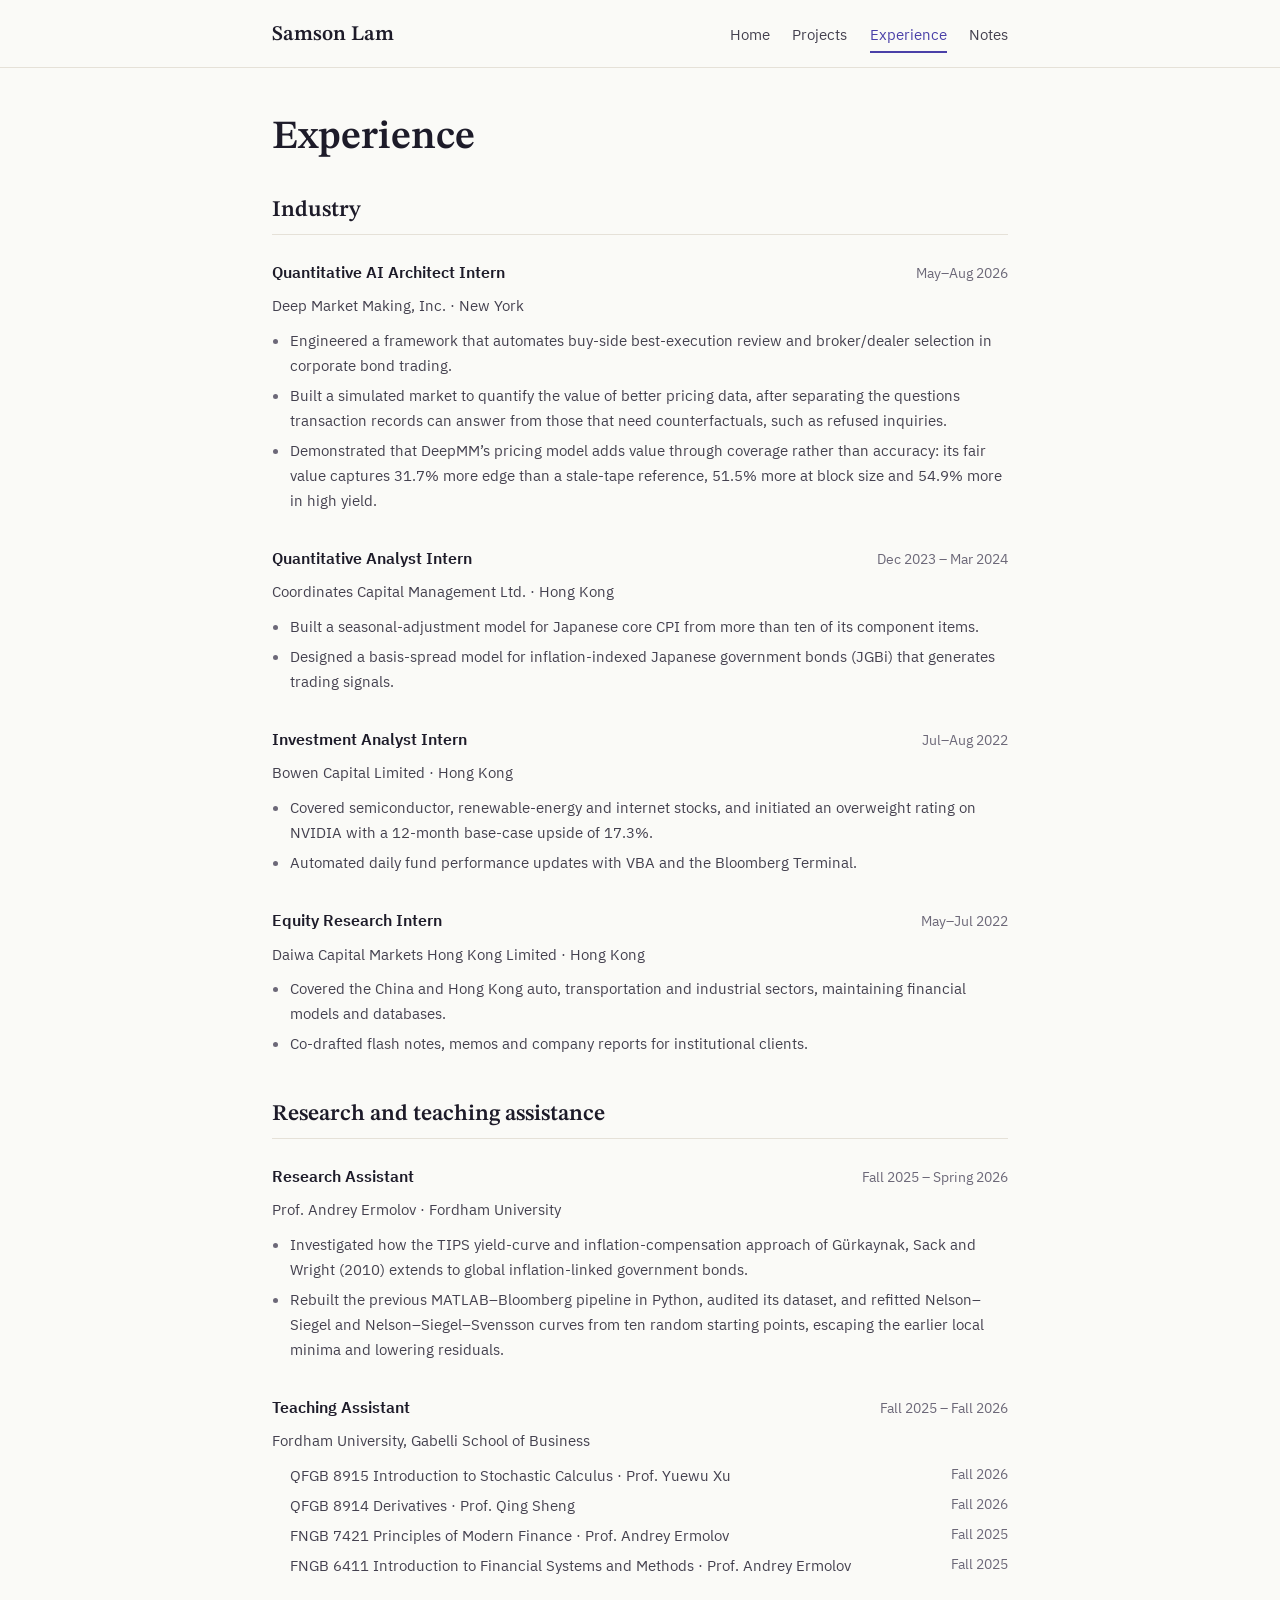
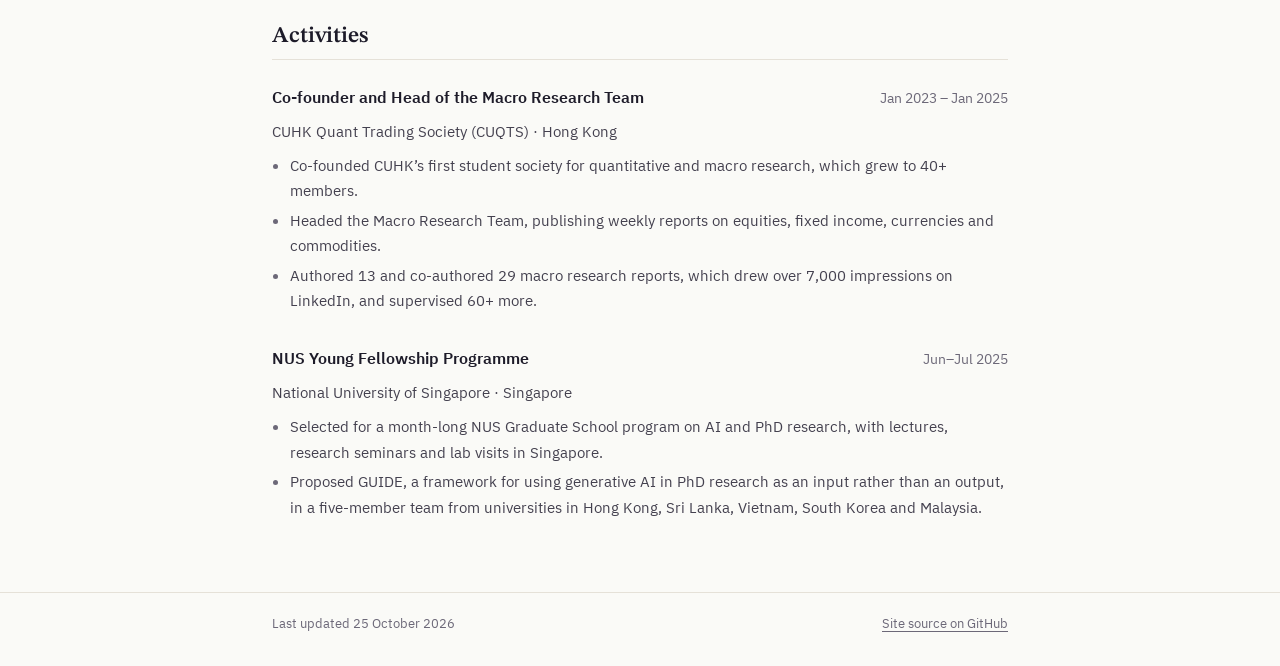
==== commit a6d69df4: "Update content Oct 31" ====
--- a/experience.html
+++ b/experience.html
@@ -170,7 +170,7 @@
 </div>
 <p><span class="entry-org">National University of Singapore · Singapore</span></p>
 <ul>
-<li>Completed a month-long NUS Graduate School program on AI and PhD research, with lectures, research seminars and lab visits in Singapore followed by online tutorials.</li>
+<li>Selected for a month-long NUS Graduate School program on AI and PhD research, with lectures, research seminars and lab visits in Singapore.</li>
 <li>Proposed GUIDE, a framework for using generative AI in PhD research as an input rather than an output, in a five-member team from universities in Hong Kong, Sri Lanka, Vietnam, South Korea and Malaysia.</li>
 </ul>
 </div>
--- a/styles.css
+++ b/styles.css
@@ -6,7 +6,8 @@
    stone for the Preliminaries. The site and the Notes diagram share one palette. */
 
 :root {
-  --paper: #fcfbf8;
+  color-scheme: light;
+  --paper: #fafaf7;           /* always light, near-white (Samson, 28 Oct 2026) */
   --ink: #1d1b29;
   --ink-2: #44414f;
   --muted: #6c6878;
@@ -29,43 +30,6 @@
   --diagram-edge: var(--muted);   /* roadmap edges (tools/roadmap.py) */
 }
 
-@media (prefers-color-scheme: dark) {
-  :root:not([data-theme="light"]) {
-    --paper: #131219;
-    --ink: #ebe9f2;
-    --ink-2: #c4c1cf;
-    --muted: #938fa2;
-    --rule: #2a2834;
-    --accent: #aaa3f3;
-    --accent-wash: #221f3b;
-    --fin: #eda385;
-    --fin-wash: #33211a;
-    --stone: #c9c6bc;
-    --stone-wash: #24231f;
-    --review-bg: #2a2210;
-    --review-ink: #f0d28a;
-    --review-rule: #6b5420;
-    color-scheme: dark;
-  }
-}
-:root[data-theme="dark"] {
-  --paper: #131219;
-  --ink: #ebe9f2;
-  --ink-2: #c4c1cf;
-  --muted: #938fa2;
-  --rule: #2a2834;
-  --accent: #aaa3f3;
-  --accent-wash: #221f3b;
-  --fin: #eda385;
-  --fin-wash: #33211a;
-  --stone: #c9c6bc;
-  --stone-wash: #24231f;
-  --review-bg: #2a2210;
-  --review-ink: #f0d28a;
-  --review-rule: #6b5420;
-  color-scheme: dark;
-}
-
 /* ---------- Base ---------- */
 
 html { font-size: 100%; -webkit-text-size-adjust: 100%; }
@@ -130,7 +94,7 @@
 .page-head > p { color: var(--ink-2); max-width: 40rem; }
 
 .block { padding-top: 2.75rem; }
-.block:first-of-type { padding-top: 0; }
+.page-head + .block { padding-top: 0; }   /* the page head's own bottom padding separates them */
 .block > h2 {
   font-size: 1.4rem; line-height: 1.25;
   padding-bottom: 0.6rem; margin-bottom: 1.5rem; border-bottom: 1px solid var(--rule);
@@ -164,7 +128,7 @@
 .photo-initials { font-family: var(--font-text); font-size: 2.5rem; color: var(--accent); }
 
 .edu-list { gap: 1.25rem; }
-.home-edu { margin-top: 0.75rem; }
+.home-edu { margin-top: 0; }
 .edu { display: grid; gap: 0.1rem; font-size: 0.95rem; }
 .edu-head p, .entry-head p { display: grid; grid-template-columns: minmax(0, 1fr) auto; gap: 0 1rem; align-items: baseline; }
 .degree { font-weight: 600; }
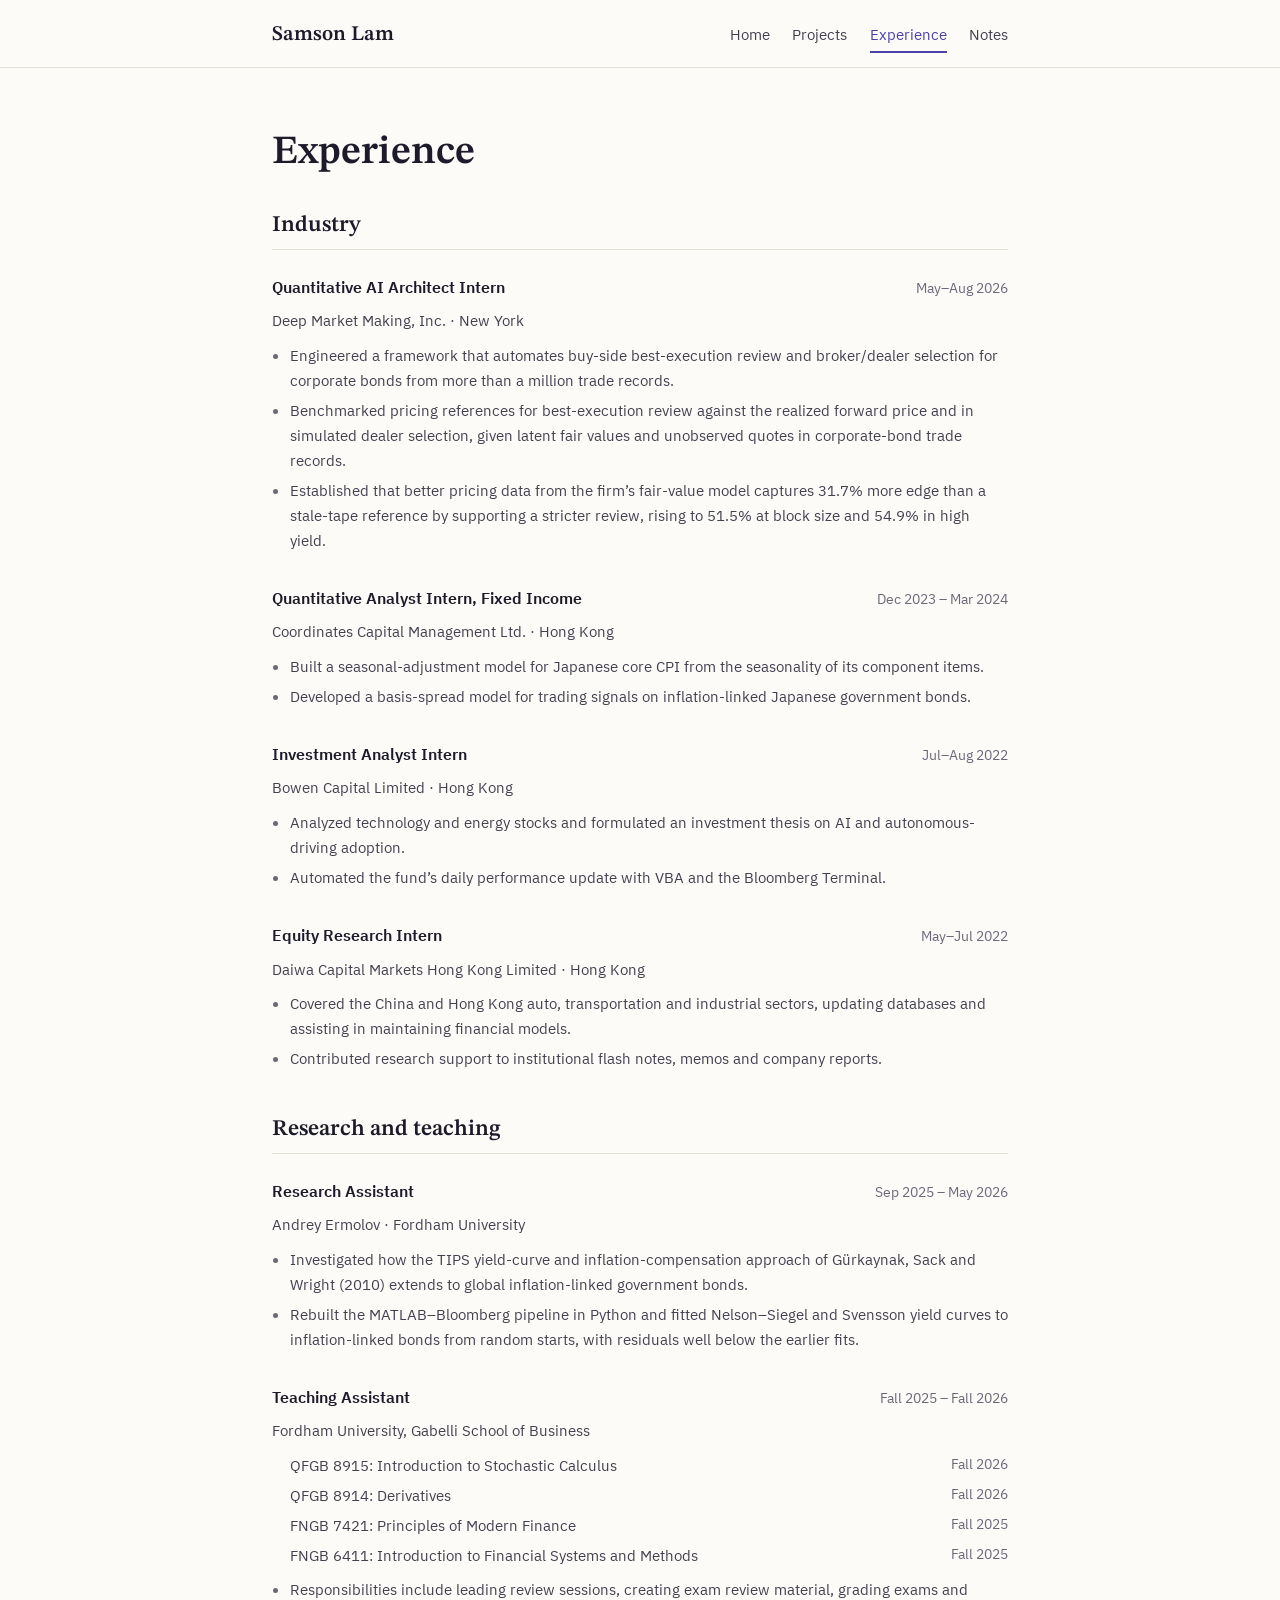
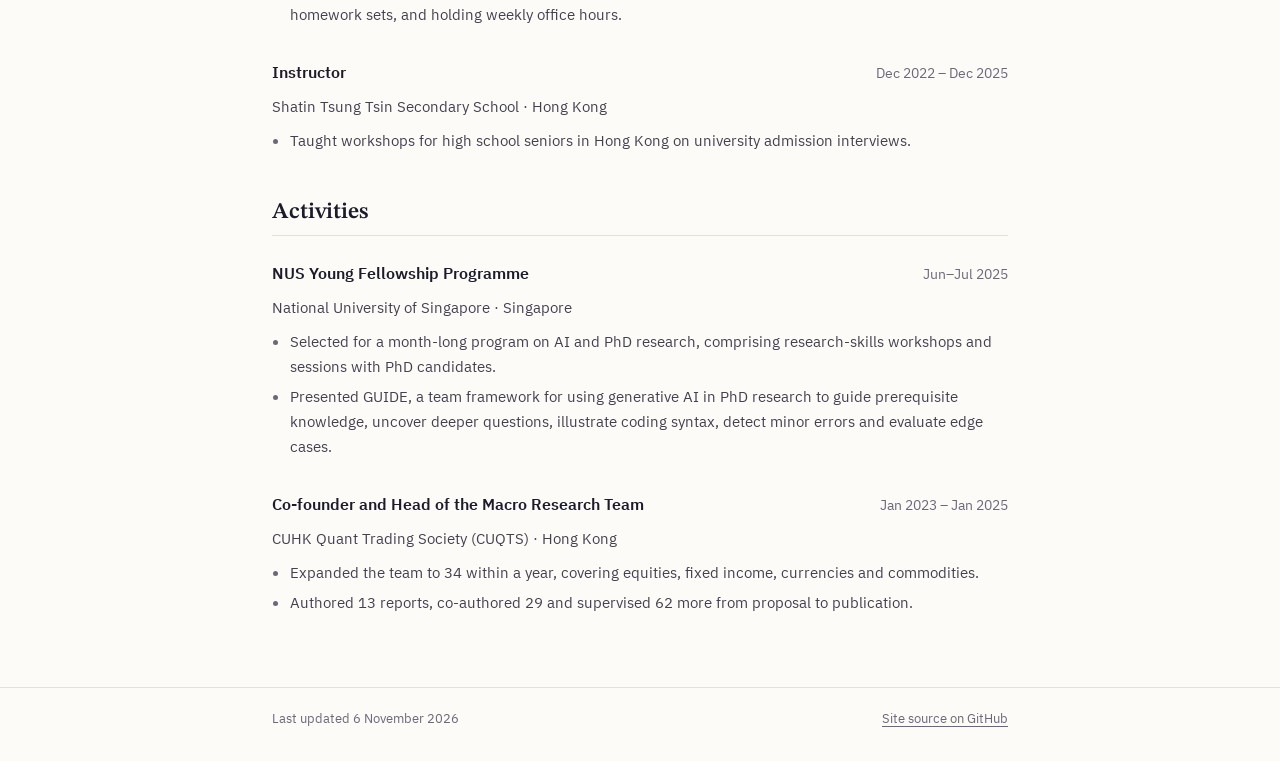
==== commit f82ab122: "Update, 6 Nov 2026" ====
--- a/experience.html
+++ b/experience.html
@@ -26,17 +26,10 @@
   margin: 0 0.8em 0.2em -1em; /* quarto-specific, see https://github.com/quarto-dev/quarto-cli/issues/4556 */ 
   vertical-align: middle;
 }
+.display.math{display: block; text-align: center; margin: 0.5rem auto;}
 </style>
 
 
-<script src="site_libs/clipboard/clipboard.min.js"></script>
-<script src="site_libs/quarto-html/tabby.min.js"></script>
-<script src="site_libs/quarto-html/popper.min.js"></script>
-<script src="site_libs/quarto-html/tippy.umd.min.js"></script>
-<link href="site_libs/quarto-html/tippy.css" rel="stylesheet">
-<link href="site_libs/quarto-html/light-border.css" rel="stylesheet">
-<link href="site_libs/quarto-html/quarto-html-640605f58ae58ee79329c070719e555b.min.css" rel="stylesheet" append-hash="true" data-mode="light">
-<link href="site_libs/quarto-html/quarto-syntax-highlighting-bf27225e3a48a9273f3daa8f8e829971.css" rel="stylesheet" id="quarto-text-highlighting-styles">
 <link rel="stylesheet" href="assets/fonts/fonts.css">
 
 
@@ -84,19 +77,19 @@
 </div>
 <p><span class="entry-org">Deep Market Making, Inc.&nbsp;· New York</span></p>
 <ul>
-<li>Engineered a framework that automates buy-side best-execution review and broker/dealer selection in corporate bond trading.</li>
-<li>Built a simulated market to quantify the value of better pricing data, after separating the questions transaction records can answer from those that need counterfactuals, such as refused inquiries.</li>
-<li>Demonstrated that DeepMM’s pricing model adds value through coverage rather than accuracy: its fair value captures 31.7% more edge than a stale-tape reference, 51.5% more at block size and 54.9% more in high yield.</li>
-</ul>
-</div>
-<div class="entry">
-<div class="entry-head">
-<p><span class="entry-role">Quantitative Analyst Intern</span> <span class="when">Dec 2023 – Mar 2024</span></p>
+<li>Engineered a framework that automates buy-side best-execution review and broker/dealer selection for corporate bonds from more than a million trade records.</li>
+<li>Benchmarked pricing references for best-execution review against the realized forward price and in simulated dealer selection, given latent fair values and unobserved quotes in corporate-bond trade records.</li>
+<li>Established that better pricing data from the firm’s fair-value model captures 31.7% more edge than a stale-tape reference by supporting a stricter review, rising to 51.5% at block size and 54.9% in high yield.</li>
+</ul>
+</div>
+<div class="entry">
+<div class="entry-head">
+<p><span class="entry-role">Quantitative Analyst Intern, Fixed Income</span> <span class="when">Dec 2023 – Mar 2024</span></p>
 </div>
 <p><span class="entry-org">Coordinates Capital Management Ltd.&nbsp;· Hong Kong</span></p>
 <ul>
-<li>Built a seasonal-adjustment model for Japanese core CPI from more than ten of its component items.</li>
-<li>Designed a basis-spread model for inflation-indexed Japanese government bonds (JGBi) that generates trading signals.</li>
+<li>Built a seasonal-adjustment model for Japanese core CPI from the seasonality of its component items.</li>
+<li>Developed a basis-spread model for trading signals on inflation-linked Japanese government bonds.</li>
 </ul>
 </div>
 <div class="entry">
@@ -105,8 +98,8 @@
 </div>
 <p><span class="entry-org">Bowen Capital Limited · Hong Kong</span></p>
 <ul>
-<li>Covered semiconductor, renewable-energy and internet stocks, and initiated an overweight rating on NVIDIA with a 12-month base-case upside of 17.3%.</li>
-<li>Automated daily fund performance updates with VBA and the Bloomberg Terminal.</li>
+<li>Analyzed technology and energy stocks and formulated an investment thesis on AI and autonomous-driving adoption.</li>
+<li>Automated the fund’s daily performance update with VBA and the Bloomberg Terminal.</li>
 </ul>
 </div>
 <div class="entry">
@@ -115,23 +108,23 @@
 </div>
 <p><span class="entry-org">Daiwa Capital Markets Hong Kong Limited · Hong Kong</span></p>
 <ul>
-<li>Covered the China and Hong Kong auto, transportation and industrial sectors, maintaining financial models and databases.</li>
-<li>Co-drafted flash notes, memos and company reports for institutional clients.</li>
+<li>Covered the China and Hong Kong auto, transportation and industrial sectors, updating databases and assisting in maintaining financial models.</li>
+<li>Contributed research support to institutional flash notes, memos and company reports.</li>
 </ul>
 </div>
 </div>
 </section>
 <section id="teaching" class="block">
-<h2>Research and teaching assistance</h2>
+<h2>Research and teaching</h2>
 <div class="block-body">
 <div class="entry">
 <div class="entry-head">
-<p><span class="entry-role">Research Assistant</span> <span class="when">Fall 2025 – Spring 2026</span></p>
-</div>
-<p><span class="entry-org">Prof.&nbsp;Andrey Ermolov · Fordham University</span></p>
+<p><span class="entry-role">Research Assistant</span> <span class="when">Sep 2025 – May 2026</span></p>
+</div>
+<p><span class="entry-org">Andrey Ermolov · Fordham University</span></p>
 <ul>
 <li>Investigated how the TIPS yield-curve and inflation-compensation approach of Gürkaynak, Sack and Wright (2010) extends to global inflation-linked government bonds.</li>
-<li>Rebuilt the previous MATLAB–Bloomberg pipeline in Python, audited its dataset, and refitted Nelson–Siegel and Nelson–Siegel–Svensson curves from ten random starting points, escaping the earlier local minima and lowering residuals.</li>
+<li>Rebuilt the MATLAB–Bloomberg pipeline in Python and fitted Nelson–Siegel and Svensson yield curves to inflation-linked bonds from random starts, with residuals well below the earlier fits.</li>
 </ul>
 </div>
 <div class="entry">
@@ -141,12 +134,24 @@
 <p><span class="entry-org">Fordham University, Gabelli School of Business</span></p>
 <div class="courses">
 <ul>
-<li>QFGB 8915 Introduction to Stochastic Calculus · Prof.&nbsp;Yuewu Xu <span class="when">Fall 2026</span></li>
-<li>QFGB 8914 Derivatives · Prof.&nbsp;Qing Sheng <span class="when">Fall 2026</span></li>
-<li>FNGB 7421 Principles of Modern Finance · Prof.&nbsp;Andrey Ermolov <span class="when">Fall 2025</span></li>
-<li>FNGB 6411 Introduction to Financial Systems and Methods · Prof.&nbsp;Andrey Ermolov <span class="when">Fall 2025</span></li>
-</ul>
-</div>
+<li>QFGB 8915: Introduction to Stochastic Calculus <span class="when">Fall 2026</span></li>
+<li>QFGB 8914: Derivatives <span class="when">Fall 2026</span></li>
+<li>FNGB 7421: Principles of Modern Finance <span class="when">Fall 2025</span></li>
+<li>FNGB 6411: Introduction to Financial Systems and Methods <span class="when">Fall 2025</span></li>
+</ul>
+</div>
+<ul>
+<li>Responsibilities include leading review sessions, creating exam review material, grading exams and homework sets, and holding weekly office hours.</li>
+</ul>
+</div>
+<div class="entry">
+<div class="entry-head">
+<p><span class="entry-role">Instructor</span> <span class="when">Dec 2022 – Dec 2025</span></p>
+</div>
+<p><span class="entry-org">Shatin Tsung Tsin Secondary School · Hong Kong</span></p>
+<ul>
+<li>Taught workshops for high school seniors in Hong Kong on university admission interviews.</li>
+</ul>
 </div>
 </div>
 </section>
@@ -155,23 +160,22 @@
 <div class="block-body">
 <div class="entry">
 <div class="entry-head">
+<p><span class="entry-role">NUS Young Fellowship Programme</span> <span class="when">Jun–Jul 2025</span></p>
+</div>
+<p><span class="entry-org">National University of Singapore · Singapore</span></p>
+<ul>
+<li>Selected for a month-long program on AI and PhD research, comprising research-skills workshops and sessions with PhD candidates.</li>
+<li>Presented GUIDE, a team framework for using generative AI in PhD research to guide prerequisite knowledge, uncover deeper questions, illustrate coding syntax, detect minor errors and evaluate edge cases.</li>
+</ul>
+</div>
+<div class="entry">
+<div class="entry-head">
 <p><span class="entry-role">Co-founder and Head of the Macro Research Team</span> <span class="when">Jan 2023 – Jan 2025</span></p>
 </div>
 <p><span class="entry-org">CUHK Quant Trading Society (CUQTS) · Hong Kong</span></p>
 <ul>
-<li>Co-founded CUHK’s first student society for quantitative and macro research, which grew to 40+ members.</li>
-<li>Headed the Macro Research Team, publishing weekly reports on equities, fixed income, currencies and commodities.</li>
-<li>Authored 13 and co-authored 29 macro research reports, which drew over 7,000 impressions on LinkedIn, and supervised 60+ more.</li>
-</ul>
-</div>
-<div class="entry">
-<div class="entry-head">
-<p><span class="entry-role">NUS Young Fellowship Programme</span> <span class="when">Jun–Jul 2025</span></p>
-</div>
-<p><span class="entry-org">National University of Singapore · Singapore</span></p>
-<ul>
-<li>Selected for a month-long NUS Graduate School program on AI and PhD research, with lectures, research seminars and lab visits in Singapore.</li>
-<li>Proposed GUIDE, a framework for using generative AI in PhD research as an input rather than an output, in a five-member team from universities in Hong Kong, Sri Lanka, Vietnam, South Korea and Malaysia.</li>
+<li>Expanded the team to 34 within a year, covering equities, fixed income, currencies and commodities.</li>
+<li>Authored 13 reports, co-authored 29 and supervised 62 more from proposal to publication.</li>
 </ul>
 </div>
 </div>
@@ -181,78 +185,18 @@
 </main>
 <footer class="site-footer">
   <div class="wrap footer-row">
-    <span>Last updated 25 October 2026</span>
+    <span>Last updated 6 November 2026</span>
     <a href="https://github.com/Softpandaa/softpandaa.github.io">Site source on GitHub</a>
   </div>
 </footer>
+<script>
+// External links open in a new tab; links on softpandaa.github.io, the report PDFs included, stay in the same tab
+document.querySelectorAll('a[href^="http"]').forEach(function (a) {
+  if (a.hostname !== 'softpandaa.github.io' && a.hostname !== location.hostname) { a.target = '_blank'; a.rel = 'noopener'; }
+});
+</script>
 <script id="quarto-html-after-body" type="application/javascript">
   window.document.addEventListener("DOMContentLoaded", function (event) {
-    const tabsets =  window.document.querySelectorAll(".panel-tabset-tabby")
-    tabsets.forEach(function(tabset) {
-      const tabby = new Tabby('#' + tabset.id);
-    });
-    const isCodeAnnotation = (el) => {
-      for (const clz of el.classList) {
-        if (clz.startsWith('code-annotation-')) {                     
-          return true;
-        }
-      }
-      return false;
-    }
-    const onCopySuccess = function(e) {
-      // button target
-      const button = e.trigger;
-      // don't keep focus
-      button.blur();
-      // flash "checked"
-      button.classList.add('code-copy-button-checked');
-      var currentTitle = button.getAttribute("title");
-      button.setAttribute("title", "Copied!");
-      let tooltip;
-      if (window.bootstrap) {
-        button.setAttribute("data-bs-toggle", "tooltip");
-        button.setAttribute("data-bs-placement", "left");
-        button.setAttribute("data-bs-title", "Copied!");
-        tooltip = new bootstrap.Tooltip(button, 
-          { trigger: "manual", 
-            customClass: "code-copy-button-tooltip",
-            offset: [0, -8]});
-        tooltip.show();    
-      }
-      setTimeout(function() {
-        if (tooltip) {
-          tooltip.hide();
-          button.removeAttribute("data-bs-title");
-          button.removeAttribute("data-bs-toggle");
-          button.removeAttribute("data-bs-placement");
-        }
-        button.setAttribute("title", currentTitle);
-        button.classList.remove('code-copy-button-checked');
-      }, 1000);
-      // clear code selection
-      e.clearSelection();
-    }
-    const getTextToCopy = function(trigger) {
-      const outerScaffold = trigger.parentElement.cloneNode(true);
-      const codeEl = outerScaffold.querySelector('code');
-      for (const childEl of codeEl.children) {
-        if (isCodeAnnotation(childEl)) {
-          childEl.remove();
-        }
-      }
-      return codeEl.innerText;
-    }
-    const clipboard = new window.ClipboardJS('.code-copy-button:not([data-in-quarto-modal])', {
-      text: getTextToCopy
-    });
-    clipboard.on('success', onCopySuccess);
-    if (window.document.getElementById('quarto-embedded-source-code-modal')) {
-      const clipboardModal = new window.ClipboardJS('.code-copy-button[data-in-quarto-modal]', {
-        text: getTextToCopy,
-        container: window.document.getElementById('quarto-embedded-source-code-modal')
-      });
-      clipboardModal.on('success', onCopySuccess);
-    }
       var localhostRegex = new RegExp(/^(?:http|https):\/\/localhost\:?[0-9]*\//);
       var mailtoRegex = new RegExp(/^mailto:/);
         var filterRegex = new RegExp("https:\/\/softpandaa\.github\.io");
@@ -276,315 +220,6 @@
             }
         }
       }
-    function tippyHover(el, contentFn, onTriggerFn, onUntriggerFn) {
-      const config = {
-        allowHTML: true,
-        maxWidth: 500,
-        delay: 100,
-        arrow: false,
-        appendTo: function(el) {
-            return el.parentElement;
-        },
-        interactive: true,
-        interactiveBorder: 10,
-        theme: 'light-border',
-        placement: 'bottom-start',
-      };
-      if (contentFn) {
-        config.content = contentFn;
-      }
-      if (onTriggerFn) {
-        config.onTrigger = onTriggerFn;
-      }
-      if (onUntriggerFn) {
-        config.onUntrigger = onUntriggerFn;
-      }
-      window.tippy(el, config); 
-    }
-    const noterefs = window.document.querySelectorAll('a[role="doc-noteref"]');
-    for (var i=0; i<noterefs.length; i++) {
-      const ref = noterefs[i];
-      tippyHover(ref, function() {
-        // use id or data attribute instead here
-        let href = ref.getAttribute('data-footnote-href') || ref.getAttribute('href');
-        try { href = new URL(href).hash; } catch {}
-        const id = href.replace(/^#\/?/, "");
-        const note = window.document.getElementById(id);
-        if (note) {
-          return note.innerHTML;
-        } else {
-          return "";
-        }
-      });
-    }
-    const xrefs = window.document.querySelectorAll('a.quarto-xref');
-    const processXRef = (id, note) => {
-      // Strip column container classes
-      const stripColumnClz = (el) => {
-        el.classList.remove("page-full", "page-columns");
-        if (el.children) {
-          for (const child of el.children) {
-            stripColumnClz(child);
-          }
-        }
-      }
-      stripColumnClz(note)
-      if (id === null || id.startsWith('sec-')) {
-        // Special case sections, only their first couple elements
-        const container = document.createElement("div");
-        if (note.children && note.children.length > 2) {
-          container.appendChild(note.children[0].cloneNode(true));
-          for (let i = 1; i < note.children.length; i++) {
-            const child = note.children[i];
-            if (child.tagName === "P" && child.innerText === "") {
-              continue;
-            } else {
-              container.appendChild(child.cloneNode(true));
-              break;
-            }
-          }
-          if (window.Quarto?.typesetMath) {
-            window.Quarto.typesetMath(container);
-          }
-          return container.innerHTML
-        } else {
-          if (window.Quarto?.typesetMath) {
-            window.Quarto.typesetMath(note);
-          }
-          return note.innerHTML;
-        }
-      } else {
-        // Remove any anchor links if they are present
-        const anchorLink = note.querySelector('a.anchorjs-link');
-        if (anchorLink) {
-          anchorLink.remove();
-        }
-        if (window.Quarto?.typesetMath) {
-          window.Quarto.typesetMath(note);
-        }
-        if (note.classList.contains("callout")) {
-          return note.outerHTML;
-        } else {
-          return note.innerHTML;
-        }
-      }
-    }
-    for (var i=0; i<xrefs.length; i++) {
-      const xref = xrefs[i];
-      tippyHover(xref, undefined, function(instance) {
-        instance.disable();
-        let url = xref.getAttribute('href');
-        let hash = undefined; 
-        if (url.startsWith('#')) {
-          hash = url;
-        } else {
-          try { hash = new URL(url).hash; } catch {}
-        }
-        if (hash) {
-          const id = hash.replace(/^#\/?/, "");
-          const note = window.document.getElementById(id);
-          if (note !== null) {
-            try {
-              const html = processXRef(id, note.cloneNode(true));
-              instance.setContent(html);
-            } finally {
-              instance.enable();
-              instance.show();
-            }
-          } else {
-            // See if we can fetch this
-            fetch(url.split('#')[0])
-            .then(res => res.text())
-            .then(html => {
-              const parser = new DOMParser();
-              const htmlDoc = parser.parseFromString(html, "text/html");
-              const note = htmlDoc.getElementById(id);
-              if (note !== null) {
-                const html = processXRef(id, note);
-                instance.setContent(html);
-              } 
-            }).finally(() => {
-              instance.enable();
-              instance.show();
-            });
-          }
-        } else {
-          // See if we can fetch a full url (with no hash to target)
-          // This is a special case and we should probably do some content thinning / targeting
-          fetch(url)
-          .then(res => res.text())
-          .then(html => {
-            const parser = new DOMParser();
-            const htmlDoc = parser.parseFromString(html, "text/html");
-            const note = htmlDoc.querySelector('main.content');
-            if (note !== null) {
-              // This should only happen for chapter cross references
-              // (since there is no id in the URL)
-              // remove the first header
-              if (note.children.length > 0 && note.children[0].tagName === "HEADER") {
-                note.children[0].remove();
-              }
-              const html = processXRef(null, note);
-              instance.setContent(html);
-            } 
-          }).finally(() => {
-            instance.enable();
-            instance.show();
-          });
-        }
-      }, function(instance) {
-      });
-    }
-        let selectedAnnoteEl;
-        const selectorForAnnotation = ( cell, annotation) => {
-          let cellAttr = 'data-code-cell="' + cell + '"';
-          let lineAttr = 'data-code-annotation="' +  annotation + '"';
-          const selector = 'span[' + cellAttr + '][' + lineAttr + ']';
-          return selector;
-        }
-        const selectCodeLines = (annoteEl) => {
-          const doc = window.document;
-          const targetCell = annoteEl.getAttribute("data-target-cell");
-          const targetAnnotation = annoteEl.getAttribute("data-target-annotation");
-          const annoteSpan = window.document.querySelector(selectorForAnnotation(targetCell, targetAnnotation));
-          const lines = annoteSpan.getAttribute("data-code-lines").split(",");
-          const lineIds = lines.map((line) => {
-            return targetCell + "-" + line;
-          })
-          let top = null;
-          let height = null;
-          let parent = null;
-          if (lineIds.length > 0) {
-              //compute the position of the single el (top and bottom and make a div)
-              const el = window.document.getElementById(lineIds[0]);
-              top = el.offsetTop;
-              height = el.offsetHeight;
-              parent = el.parentElement.parentElement;
-            if (lineIds.length > 1) {
-              const lastEl = window.document.getElementById(lineIds[lineIds.length - 1]);
-              const bottom = lastEl.offsetTop + lastEl.offsetHeight;
-              height = bottom - top;
-            }
-            if (top !== null && height !== null && parent !== null) {
-              // cook up a div (if necessary) and position it 
-              let div = window.document.getElementById("code-annotation-line-highlight");
-              if (div === null) {
-                div = window.document.createElement("div");
-                div.setAttribute("id", "code-annotation-line-highlight");
-                div.style.position = 'absolute';
-                parent.appendChild(div);
-              }
-              div.style.top = top - 2 + "px";
-              div.style.height = height + 4 + "px";
-              div.style.left = 0;
-              let gutterDiv = window.document.getElementById("code-annotation-line-highlight-gutter");
-              if (gutterDiv === null) {
-                gutterDiv = window.document.createElement("div");
-                gutterDiv.setAttribute("id", "code-annotation-line-highlight-gutter");
-                gutterDiv.style.position = 'absolute';
-                const codeCell = window.document.getElementById(targetCell);
-                const gutter = codeCell.querySelector('.code-annotation-gutter');
-                gutter.appendChild(gutterDiv);
-              }
-              gutterDiv.style.top = top - 2 + "px";
-              gutterDiv.style.height = height + 4 + "px";
-            }
-            selectedAnnoteEl = annoteEl;
-          }
-        };
-        const unselectCodeLines = () => {
-          const elementsIds = ["code-annotation-line-highlight", "code-annotation-line-highlight-gutter"];
-          elementsIds.forEach((elId) => {
-            const div = window.document.getElementById(elId);
-            if (div) {
-              div.remove();
-            }
-          });
-          selectedAnnoteEl = undefined;
-        };
-          // Handle positioning of the toggle
-      window.addEventListener(
-        "resize",
-        throttle(() => {
-          elRect = undefined;
-          if (selectedAnnoteEl) {
-            selectCodeLines(selectedAnnoteEl);
-          }
-        }, 10)
-      );
-      function throttle(fn, ms) {
-      let throttle = false;
-      let timer;
-        return (...args) => {
-          if(!throttle) { // first call gets through
-              fn.apply(this, args);
-              throttle = true;
-          } else { // all the others get throttled
-              if(timer) clearTimeout(timer); // cancel #2
-              timer = setTimeout(() => {
-                fn.apply(this, args);
-                timer = throttle = false;
-              }, ms);
-          }
-        };
-      }
-        // Attach click handler to the DT
-        const annoteDls = window.document.querySelectorAll('dt[data-target-cell]');
-        for (const annoteDlNode of annoteDls) {
-          annoteDlNode.addEventListener('click', (event) => {
-            const clickedEl = event.target;
-            if (clickedEl !== selectedAnnoteEl) {
-              unselectCodeLines();
-              const activeEl = window.document.querySelector('dt[data-target-cell].code-annotation-active');
-              if (activeEl) {
-                activeEl.classList.remove('code-annotation-active');
-              }
-              selectCodeLines(clickedEl);
-              clickedEl.classList.add('code-annotation-active');
-            } else {
-              // Unselect the line
-              unselectCodeLines();
-              clickedEl.classList.remove('code-annotation-active');
-            }
-          });
-        }
-    const findCites = (el) => {
-      const parentEl = el.parentElement;
-      if (parentEl) {
-        const cites = parentEl.dataset.cites;
-        if (cites) {
-          return {
-            el,
-            cites: cites.split(' ')
-          };
-        } else {
-          return findCites(el.parentElement)
-        }
-      } else {
-        return undefined;
-      }
-    };
-    var bibliorefs = window.document.querySelectorAll('a[role="doc-biblioref"]');
-    for (var i=0; i<bibliorefs.length; i++) {
-      const ref = bibliorefs[i];
-      const citeInfo = findCites(ref);
-      if (citeInfo) {
-        tippyHover(citeInfo.el, function() {
-          var popup = window.document.createElement('div');
-          citeInfo.cites.forEach(function(cite) {
-            var citeDiv = window.document.createElement('div');
-            citeDiv.classList.add('hanging-indent');
-            citeDiv.classList.add('csl-entry');
-            var biblioDiv = window.document.getElementById('ref-' + cite);
-            if (biblioDiv) {
-              citeDiv.innerHTML = biblioDiv.innerHTML;
-            }
-            popup.appendChild(citeDiv);
-          });
-          return popup.innerHTML;
-        });
-      }
-    }
   });
   </script>
 
--- a/assets/fonts/fonts.css
+++ b/assets/fonts/fonts.css
@@ -1,22 +1,4 @@
 /* Self-hosted fonts (SIL Open Font License 1.1; licences in this folder). Built from @fontsource 5.1.1. */
-
-@font-face {
-  font-family: 'STIX Two Text';
-  font-style: normal;
-  font-display: swap;
-  font-weight: 400;
-  src: url(stix-two-text-greek-400-normal.woff2) format('woff2');
-  unicode-range: U+0370-0377,U+037A-037F,U+0384-038A,U+038C,U+038E-03A1,U+03A3-03FF;
-}
-
-@font-face {
-  font-family: 'STIX Two Text';
-  font-style: normal;
-  font-display: swap;
-  font-weight: 400;
-  src: url(stix-two-text-latin-ext-400-normal.woff2) format('woff2');
-  unicode-range: U+0100-02BA,U+02BD-02C5,U+02C7-02CC,U+02CE-02D7,U+02DD-02FF,U+0304,U+0308,U+0329,U+1D00-1DBF,U+1E00-1E9F,U+1EF2-1EFF,U+2020,U+20A0-20AB,U+20AD-20C0,U+2113,U+2C60-2C7F,U+A720-A7FF;
-}
 
 @font-face {
   font-family: 'STIX Two Text';
@@ -25,24 +7,6 @@
   font-weight: 400;
   src: url(stix-two-text-latin-400-normal.woff2) format('woff2');
   unicode-range: U+0000-00FF,U+0131,U+0152-0153,U+02BB-02BC,U+02C6,U+02DA,U+02DC,U+0304,U+0308,U+0329,U+2000-206F,U+20AC,U+2122,U+2191,U+2193,U+2212,U+2215,U+FEFF,U+FFFD;
-}
-
-@font-face {
-  font-family: 'STIX Two Text';
-  font-style: italic;
-  font-display: swap;
-  font-weight: 400;
-  src: url(stix-two-text-greek-400-italic.woff2) format('woff2');
-  unicode-range: U+0370-0377,U+037A-037F,U+0384-038A,U+038C,U+038E-03A1,U+03A3-03FF;
-}
-
-@font-face {
-  font-family: 'STIX Two Text';
-  font-style: italic;
-  font-display: swap;
-  font-weight: 400;
-  src: url(stix-two-text-latin-ext-400-italic.woff2) format('woff2');
-  unicode-range: U+0100-02BA,U+02BD-02C5,U+02C7-02CC,U+02CE-02D7,U+02DD-02FF,U+0304,U+0308,U+0329,U+1D00-1DBF,U+1E00-1E9F,U+1EF2-1EFF,U+2020,U+20A0-20AB,U+20AD-20C0,U+2113,U+2C60-2C7F,U+A720-A7FF;
 }
 
 @font-face {
@@ -59,44 +23,8 @@
   font-style: normal;
   font-display: swap;
   font-weight: 600;
-  src: url(stix-two-text-greek-600-normal.woff2) format('woff2');
-  unicode-range: U+0370-0377,U+037A-037F,U+0384-038A,U+038C,U+038E-03A1,U+03A3-03FF;
-}
-
-@font-face {
-  font-family: 'STIX Two Text';
-  font-style: normal;
-  font-display: swap;
-  font-weight: 600;
-  src: url(stix-two-text-latin-ext-600-normal.woff2) format('woff2');
-  unicode-range: U+0100-02BA,U+02BD-02C5,U+02C7-02CC,U+02CE-02D7,U+02DD-02FF,U+0304,U+0308,U+0329,U+1D00-1DBF,U+1E00-1E9F,U+1EF2-1EFF,U+2020,U+20A0-20AB,U+20AD-20C0,U+2113,U+2C60-2C7F,U+A720-A7FF;
-}
-
-@font-face {
-  font-family: 'STIX Two Text';
-  font-style: normal;
-  font-display: swap;
-  font-weight: 600;
   src: url(stix-two-text-latin-600-normal.woff2) format('woff2');
   unicode-range: U+0000-00FF,U+0131,U+0152-0153,U+02BB-02BC,U+02C6,U+02DA,U+02DC,U+0304,U+0308,U+0329,U+2000-206F,U+20AC,U+2122,U+2191,U+2193,U+2212,U+2215,U+FEFF,U+FFFD;
-}
-
-@font-face {
-  font-family: 'IBM Plex Sans';
-  font-style: normal;
-  font-display: swap;
-  font-weight: 400;
-  src: url(ibm-plex-sans-greek-400-normal.woff2) format('woff2');
-  unicode-range: U+0370-0377,U+037A-037F,U+0384-038A,U+038C,U+038E-03A1,U+03A3-03FF;
-}
-
-@font-face {
-  font-family: 'IBM Plex Sans';
-  font-style: normal;
-  font-display: swap;
-  font-weight: 400;
-  src: url(ibm-plex-sans-latin-ext-400-normal.woff2) format('woff2');
-  unicode-range: U+0100-02BA,U+02BD-02C5,U+02C7-02CC,U+02CE-02D7,U+02DD-02FF,U+0304,U+0308,U+0329,U+1D00-1DBF,U+1E00-1E9F,U+1EF2-1EFF,U+2020,U+20A0-20AB,U+20AD-20C0,U+2113,U+2C60-2C7F,U+A720-A7FF;
 }
 
 @font-face {
@@ -113,44 +41,8 @@
   font-style: normal;
   font-display: swap;
   font-weight: 500;
-  src: url(ibm-plex-sans-greek-500-normal.woff2) format('woff2');
-  unicode-range: U+0370-0377,U+037A-037F,U+0384-038A,U+038C,U+038E-03A1,U+03A3-03FF;
-}
-
-@font-face {
-  font-family: 'IBM Plex Sans';
-  font-style: normal;
-  font-display: swap;
-  font-weight: 500;
-  src: url(ibm-plex-sans-latin-ext-500-normal.woff2) format('woff2');
-  unicode-range: U+0100-02BA,U+02BD-02C5,U+02C7-02CC,U+02CE-02D7,U+02DD-02FF,U+0304,U+0308,U+0329,U+1D00-1DBF,U+1E00-1E9F,U+1EF2-1EFF,U+2020,U+20A0-20AB,U+20AD-20C0,U+2113,U+2C60-2C7F,U+A720-A7FF;
-}
-
-@font-face {
-  font-family: 'IBM Plex Sans';
-  font-style: normal;
-  font-display: swap;
-  font-weight: 500;
   src: url(ibm-plex-sans-latin-500-normal.woff2) format('woff2');
   unicode-range: U+0000-00FF,U+0131,U+0152-0153,U+02BB-02BC,U+02C6,U+02DA,U+02DC,U+0304,U+0308,U+0329,U+2000-206F,U+20AC,U+2122,U+2191,U+2193,U+2212,U+2215,U+FEFF,U+FFFD;
-}
-
-@font-face {
-  font-family: 'IBM Plex Sans';
-  font-style: normal;
-  font-display: swap;
-  font-weight: 600;
-  src: url(ibm-plex-sans-greek-600-normal.woff2) format('woff2');
-  unicode-range: U+0370-0377,U+037A-037F,U+0384-038A,U+038C,U+038E-03A1,U+03A3-03FF;
-}
-
-@font-face {
-  font-family: 'IBM Plex Sans';
-  font-style: normal;
-  font-display: swap;
-  font-weight: 600;
-  src: url(ibm-plex-sans-latin-ext-600-normal.woff2) format('woff2');
-  unicode-range: U+0100-02BA,U+02BD-02C5,U+02C7-02CC,U+02CE-02D7,U+02DD-02FF,U+0304,U+0308,U+0329,U+1D00-1DBF,U+1E00-1E9F,U+1EF2-1EFF,U+2020,U+20A0-20AB,U+20AD-20C0,U+2113,U+2C60-2C7F,U+A720-A7FF;
 }
 
 @font-face {
@@ -163,51 +55,6 @@
 }
 
 @font-face {
-  font-family: 'IBM Plex Mono';
-  font-style: normal;
-  font-display: swap;
-  font-weight: 400;
-  src: url(ibm-plex-mono-latin-ext-400-normal.woff2) format('woff2');
-  unicode-range: U+0100-02BA,U+02BD-02C5,U+02C7-02CC,U+02CE-02D7,U+02DD-02FF,U+0304,U+0308,U+0329,U+1D00-1DBF,U+1E00-1E9F,U+1EF2-1EFF,U+2020,U+20A0-20AB,U+20AD-20C0,U+2113,U+2C60-2C7F,U+A720-A7FF;
-}
-
-@font-face {
-  font-family: 'IBM Plex Mono';
-  font-style: normal;
-  font-display: swap;
-  font-weight: 400;
-  src: url(ibm-plex-mono-latin-400-normal.woff2) format('woff2');
-  unicode-range: U+0000-00FF,U+0131,U+0152-0153,U+02BB-02BC,U+02C6,U+02DA,U+02DC,U+0304,U+0308,U+0329,U+2000-206F,U+20AC,U+2122,U+2191,U+2193,U+2212,U+2215,U+FEFF,U+FFFD;
-}
-
-@font-face {
-  font-family: 'IBM Plex Mono';
-  font-style: normal;
-  font-display: swap;
-  font-weight: 500;
-  src: url(ibm-plex-mono-latin-ext-500-normal.woff2) format('woff2');
-  unicode-range: U+0100-02BA,U+02BD-02C5,U+02C7-02CC,U+02CE-02D7,U+02DD-02FF,U+0304,U+0308,U+0329,U+1D00-1DBF,U+1E00-1E9F,U+1EF2-1EFF,U+2020,U+20A0-20AB,U+20AD-20C0,U+2113,U+2C60-2C7F,U+A720-A7FF;
-}
-
-@font-face {
-  font-family: 'IBM Plex Mono';
-  font-style: normal;
-  font-display: swap;
-  font-weight: 500;
-  src: url(ibm-plex-mono-latin-500-normal.woff2) format('woff2');
-  unicode-range: U+0000-00FF,U+0131,U+0152-0153,U+02BB-02BC,U+02C6,U+02DA,U+02DC,U+0304,U+0308,U+0329,U+2000-206F,U+20AC,U+2122,U+2191,U+2193,U+2212,U+2215,U+FEFF,U+FFFD;
-}
-
-@font-face {
-  font-family: 'IBM Plex Sans';
-  font-style: italic;
-  font-display: swap;
-  font-weight: 400;
-  src: url(ibm-plex-sans-latin-ext-400-italic.woff2) format('woff2');
-  unicode-range: U+0100-02BA,U+02BD-02C5,U+02C7-02CC,U+02CE-02D7,U+02DD-02FF,U+0304,U+0308,U+0329,U+1D00-1DBF,U+1E00-1E9F,U+1EF2-1EFF,U+2020,U+20A0-20AB,U+20AD-20C0,U+2113,U+2C60-2C7F,U+A720-A7FF;
-}
-
-@font-face {
   font-family: 'IBM Plex Sans';
   font-style: italic;
   font-display: swap;
--- a/styles.css
+++ b/styles.css
@@ -7,7 +7,7 @@
 
 :root {
   color-scheme: light;
-  --paper: #fafaf7;           /* always light, near-white (Samson, 28 Oct 2026) */
+  --paper: #fcfbf8;           /* always light, option A (Samson, 31 Oct 2026) */
   --ink: #1d1b29;
   --ink-2: #44414f;
   --muted: #6c6878;
@@ -24,7 +24,7 @@
 
   --font-text: "STIX Two Text", "STIX Two", "Cambria", Georgia, serif;
   --font-ui: "IBM Plex Sans", "Segoe UI", system-ui, -apple-system, sans-serif;
-  --font-mono: "IBM Plex Mono", ui-monospace, "SFMono-Regular", Menlo, Consolas, monospace;
+  --font-mono: ui-monospace, "SFMono-Regular", Menlo, Consolas, monospace;
 
   --measure: 46rem;
   --diagram-edge: var(--muted);   /* roadmap edges (tools/roadmap.py) */
@@ -108,16 +108,11 @@
 }
 .hero-text { display: grid; gap: 1.1rem; min-width: 0; grid-column: 1; grid-row: 1; }
 .hero > .photo { grid-column: 2; grid-row: 1; margin-top: 0.4rem; }
-.hero-text > h1 { font-size: clamp(2.4rem, 1.8rem + 2.4vw, 3.1rem); line-height: 1.05; letter-spacing: -0.01em; }
-.position { font-size: 1.05rem; color: var(--ink-2); margin-top: -0.4rem; }
 .bio { display: grid; gap: 0.8rem; font-size: 1.05rem; line-height: 1.7; }
 .bio p { max-width: 36rem; }
 .personal { color: var(--ink-2); }
-.questions ul { margin: -0.4rem 0 0; padding-left: 1.2rem; display: grid; gap: 0.25rem; }
-.questions li::marker { color: var(--accent); }
 .links { display: flex; flex-wrap: wrap; gap: 0.35rem 1.1rem; font-size: 0.95rem; align-items: baseline; }
 .links p { display: contents; }
-.email { color: var(--ink); user-select: all; }
 
 .photo {
   width: 100%; aspect-ratio: 4 / 5; max-width: 100%;
@@ -125,7 +120,6 @@
   display: grid; place-items: center;
 }
 .photo img { width: 100%; height: 100%; object-fit: cover; display: block; }
-.photo-initials { font-family: var(--font-text); font-size: 2.5rem; color: var(--accent); }
 
 .edu-list { gap: 1.25rem; }
 .home-edu { margin-top: 0; }
@@ -135,20 +129,9 @@
 .school { color: var(--ink-2); }
 .when { color: var(--muted); font-size: 0.875rem; white-space: nowrap; font-variant-numeric: tabular-nums; }
 .honours { color: var(--muted); font-size: 0.9rem; }
+.minors { color: var(--ink); font-weight: 500; font-size: 0.92rem; }   /* minors on their own line, highlighted (Samson, 6 Nov 2026) */
 .awards ul { list-style: none; padding-left: 0; margin-top: 0.4rem; display: grid; gap: 0.25rem; font-size: 0.9rem; color: var(--ink-2); }
 .awards li { display: grid; grid-template-columns: minmax(0, 1fr) auto; gap: 0 1rem; align-items: baseline; }
-
-/* ---------- Research: papers ---------- */
-
-.paper { display: grid; gap: 0.4rem; }
-.paper > h3 { font-size: 1.2rem; line-height: 1.3; text-wrap: pretty; }
-.byline { font-size: 0.95rem; color: var(--ink-2); }
-.byline strong { color: var(--ink); }
-.status { font-size: 0.9rem; font-style: italic; color: var(--muted); }
-.finding { margin-top: 0.3rem; }
-.lead-in { font-weight: 600; color: var(--ink); }
-.paper > p:not(.byline):not(.status) { color: var(--ink); }
-.paper-extra { font-size: 0.95rem; color: var(--ink-2); }
 
 /* ---------- Experience ---------- */
 
@@ -162,17 +145,6 @@
 .courses li p, .courses li { display: flex; flex-wrap: wrap; justify-content: space-between; gap: 0 1rem; }
 
 /* ---------- Projects ---------- */
-
-.proj-filter { display: flex; flex-wrap: wrap; gap: 0.5rem; }
-.proj-filter p { display: contents; }
-.proj-filter button {
-  font: inherit; font-size: 0.875rem; color: var(--ink-2); background: transparent;
-  border: 1px solid var(--rule); border-radius: 999px; padding: 0.25rem 0.85rem; cursor: pointer;
-  display: inline-flex; gap: 0.45rem; align-items: baseline;
-}
-.proj-filter button:hover { border-color: var(--muted); color: var(--ink); }
-.proj-filter button[aria-pressed="true"] { background: var(--ink); border-color: var(--ink); color: var(--paper); }
-.proj-filter .n { font-size: 0.8rem; opacity: 0.75; font-variant-numeric: tabular-nums; }
 
 .proj-list { list-style: none; margin: 0; padding: 0; }
 .proj { display: grid; gap: 0.4rem; padding-block: 1.6rem; border-top: 1px solid var(--rule); }
@@ -183,7 +155,6 @@
 .kind { display: inline-flex; align-items: baseline; gap: 0.35rem; color: var(--ink-2); }
 .kind::before { content: ""; width: 0.5rem; height: 0.5rem; border-radius: 50%; background: var(--accent); align-self: center; }
 .kind-course::before { background: var(--fin); }
-.proj-q { color: var(--ink-2); font-style: italic; }
 .proj-finding { color: var(--ink); }
 .proj-links { display: flex; flex-wrap: wrap; gap: 0.5rem; margin-top: 0.35rem; }
 .btn {
@@ -207,20 +178,14 @@
 .vol.planned > h3 { color: var(--ink-2); font-weight: 500; }
 .copyright { display: block; margin-top: 2.5rem; font-size: 0.8rem; color: var(--muted); }
 
-/* ---------- Placeholders and review notes ---------- */
-
-.placeholder {
-  font-size: 0.92rem; line-height: 1.5; color: var(--muted);
-  border: 1px dashed var(--muted); border-radius: 4px; padding: 0.6rem 0.8rem;
-}
-span.placeholder { padding: 0.05rem 0.4rem; }
+/* Spacing Quarto's own stylesheet gave the title block before minimal: true (6 Nov 2026) */
+#title-block-header { margin: -1px 0 1em; }
+
+/* ---------- Review notes ---------- */
+
 .review { display: none; }
 .hero ~ .review { margin-top: 1.75rem; }
 .d-none, .listing-no-matching { display: none !important; }   /* Quarto listing helpers (no Bootstrap) */
-
-/* ---------- Maths ---------- */
-
-.katex { font-size: 1.08em; }
 
 /* ---------- Narrow screens ---------- */
 
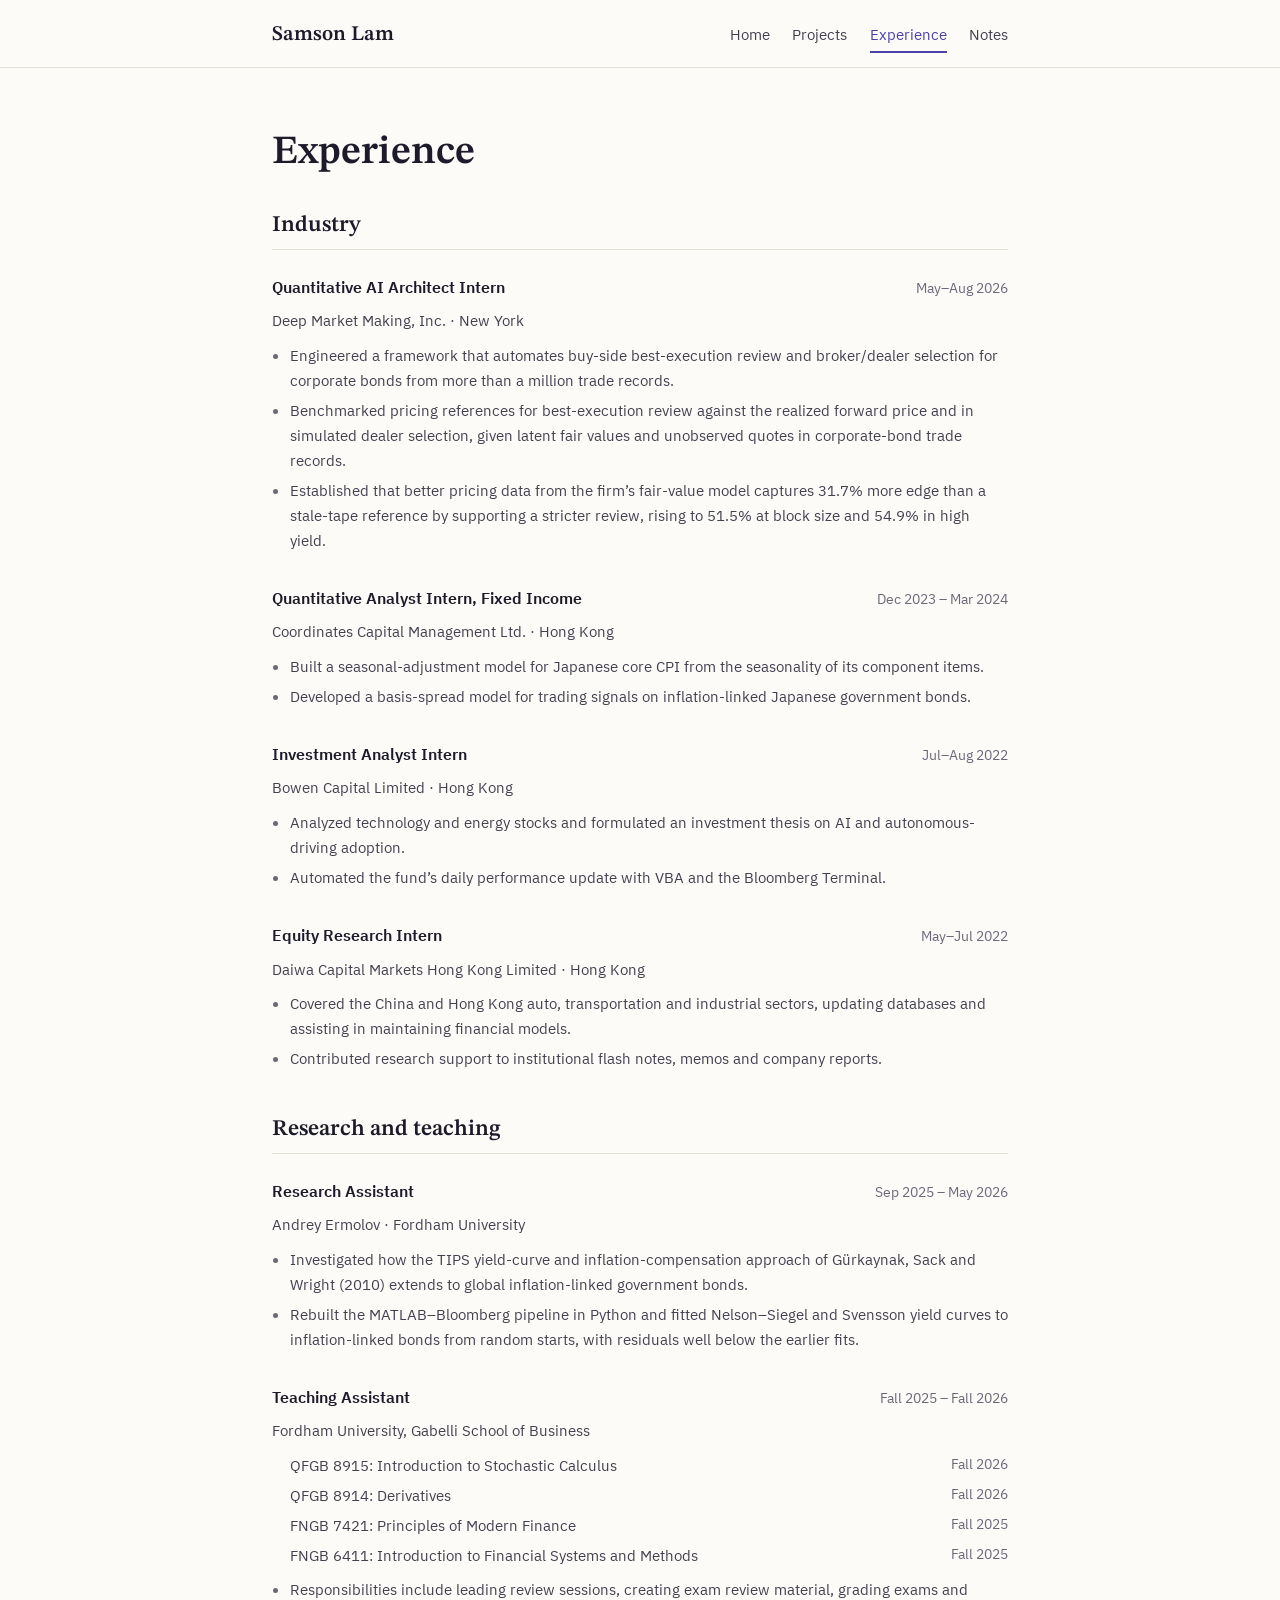
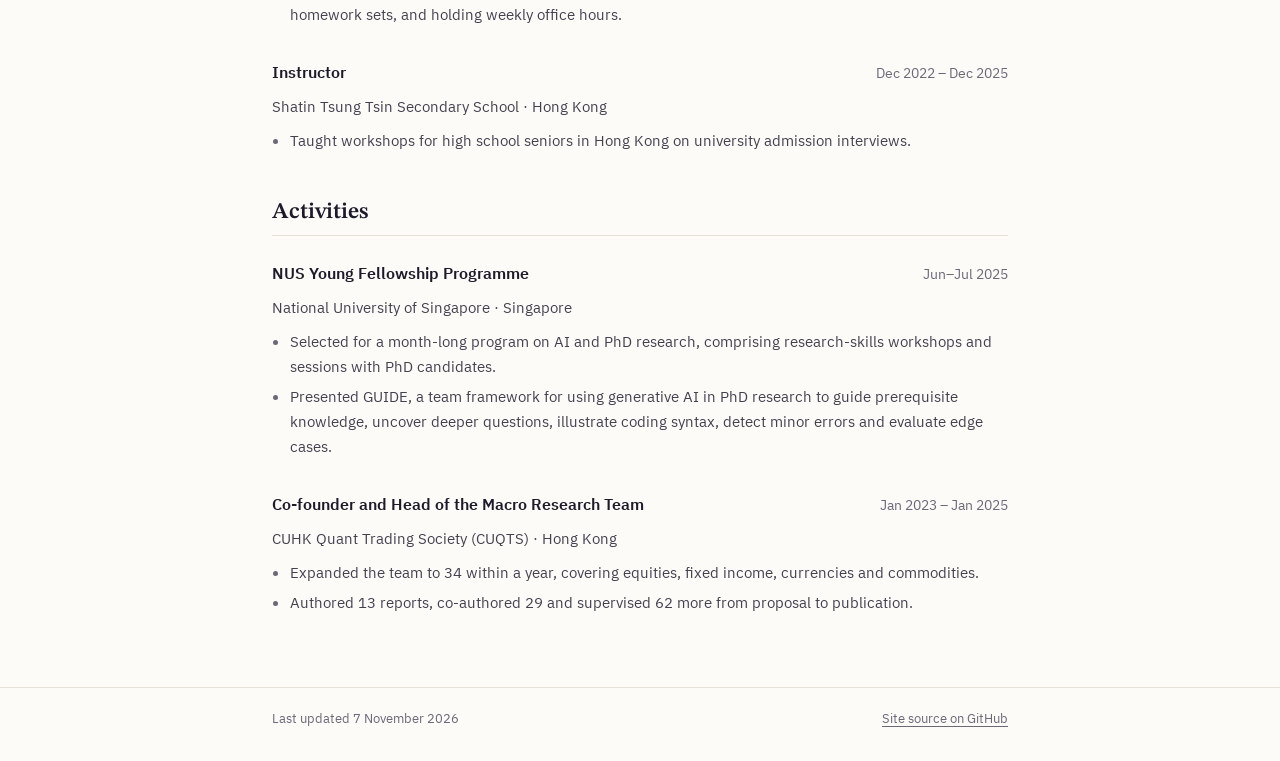
==== commit da7ccf01: "Update 7 Nov 2026" ====
--- a/experience.html
+++ b/experience.html
@@ -185,7 +185,7 @@
 </main>
 <footer class="site-footer">
   <div class="wrap footer-row">
-    <span>Last updated 6 November 2026</span>
+    <span>Last updated 7 November 2026</span>
     <a href="https://github.com/Softpandaa/softpandaa.github.io">Site source on GitHub</a>
   </div>
 </footer>
--- a/styles.css
+++ b/styles.css
@@ -66,7 +66,10 @@
 
 /* ---------- Header and footer ---------- */
 
-.site-header { border-bottom: 1px solid var(--rule); }
+.site-header {
+  border-bottom: 1px solid var(--rule);
+  position: sticky; top: 0; z-index: 10; background: var(--paper);   /* stays in view while scrolling (Samson, 6 Nov 2026) */
+}
 .header-row {
   display: flex; flex-wrap: wrap; align-items: baseline; justify-content: space-between;
   gap: 0.35rem 2rem; padding-block: 1.1rem 0.9rem;
@@ -111,8 +114,7 @@
 .bio { display: grid; gap: 0.8rem; font-size: 1.05rem; line-height: 1.7; }
 .bio p { max-width: 36rem; }
 .personal { color: var(--ink-2); }
-.links { display: flex; flex-wrap: wrap; gap: 0.35rem 1.1rem; font-size: 0.95rem; align-items: baseline; }
-.links p { display: contents; }
+.links { font-size: 0.95rem; }   /* one sentence with the GitHub link (Samson, 7 Nov 2026) */
 
 .photo {
   width: 100%; aspect-ratio: 4 / 5; max-width: 100%;
@@ -129,7 +131,7 @@
 .school { color: var(--ink-2); }
 .when { color: var(--muted); font-size: 0.875rem; white-space: nowrap; font-variant-numeric: tabular-nums; }
 .honours { color: var(--muted); font-size: 0.9rem; }
-.minors { color: var(--ink); font-weight: 500; font-size: 0.92rem; }   /* minors on their own line, highlighted (Samson, 6 Nov 2026) */
+.minors { color: var(--ink); font-size: 0.92rem; }   /* minors on their own line, not bold (Samson, 6 Nov 2026) */
 .awards ul { list-style: none; padding-left: 0; margin-top: 0.4rem; display: grid; gap: 0.25rem; font-size: 0.9rem; color: var(--ink-2); }
 .awards li { display: grid; grid-template-columns: minmax(0, 1fr) auto; gap: 0 1rem; align-items: baseline; }
 
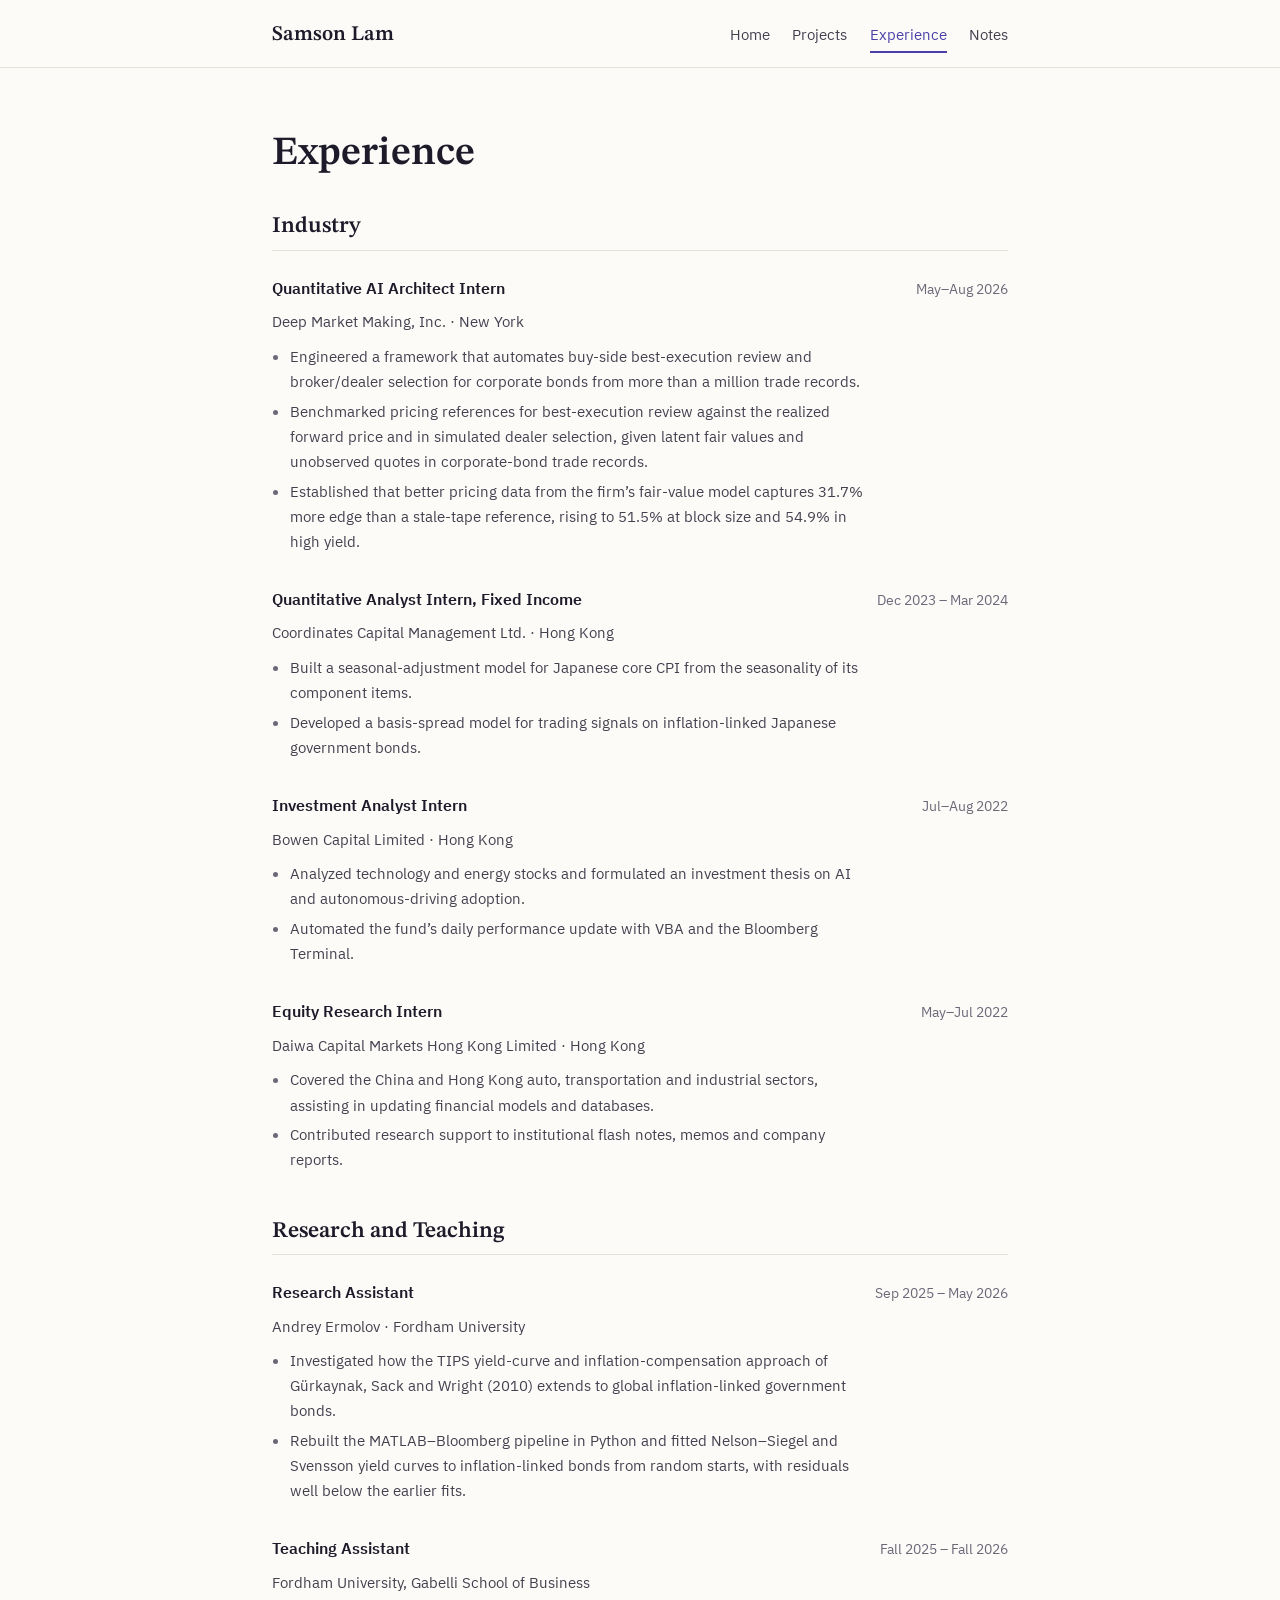
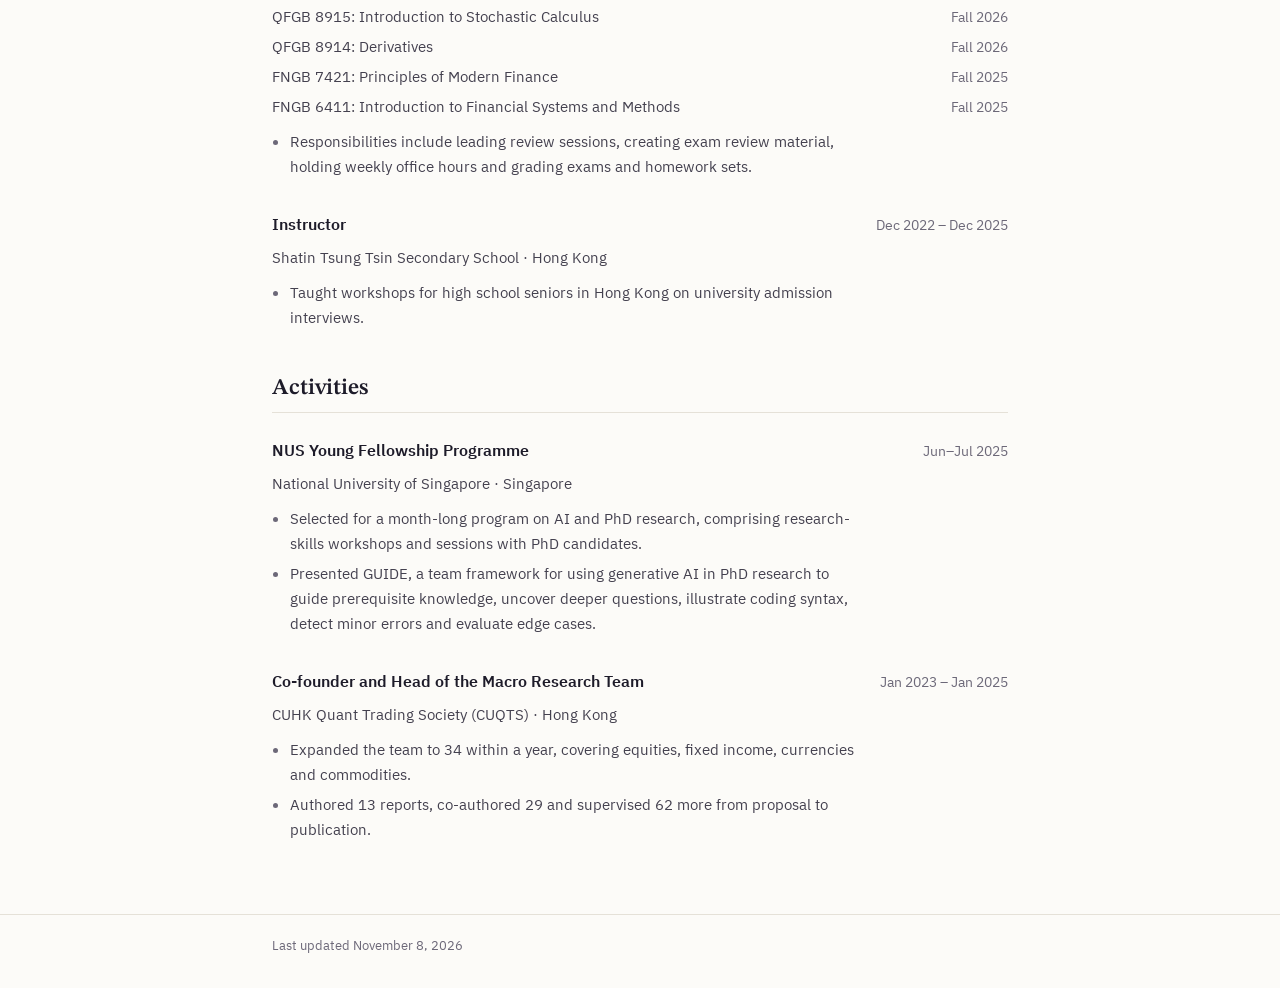
==== commit 2bec7701: "Site update, 8 Nov 2026" ====
--- a/experience.html
+++ b/experience.html
@@ -6,6 +6,7 @@
 
 <meta name="viewport" content="width=device-width, initial-scale=1.0, user-scalable=yes">
 
+<meta name="description" content="Industry, research and teaching experience of Samson Lam.">
 
 <title>Experience</title>
 <style>
@@ -30,10 +31,17 @@
 </style>
 
 
+<link href="./assets/img/favicon.svg" rel="icon" type="image/svg+xml">
 <link rel="stylesheet" href="assets/fonts/fonts.css">
 
 
 <link rel="stylesheet" href="styles.css">
+<meta property="og:title" content="Experience">
+<meta property="og:description" content="Industry, research and teaching experience of Samson Lam.">
+<meta property="og:site_name" content="Samson Lam">
+<meta name="twitter:title" content="Experience">
+<meta name="twitter:description" content="Industry, research and teaching experience of Samson Lam.">
+<meta name="twitter:card" content="summary">
 </head>
 
 <body>
@@ -52,10 +60,10 @@
 </header>
 <script>
 (function () {
-  var f = location.pathname.split('/').pop();
+  var f = location.pathname.split('/').pop().replace(/\.html$/, '') || 'index';   // GitHub Pages also serves /projects etc. (8 Nov 2026)
   var links = document.querySelectorAll('.site-nav a');
   var hit = null;
-  links.forEach(function (a) { if (a.getAttribute('href') === f) hit = a; });
+  links.forEach(function (a) { if (a.getAttribute('href').replace(/\.html$/, '') === f) hit = a; });
   if (!hit) hit = links[0];
   hit.setAttribute('aria-current', 'page');
 })();
@@ -73,18 +81,18 @@
 <div class="block-body">
 <div class="entry">
 <div class="entry-head">
-<p><span class="entry-role">Quantitative AI Architect Intern</span> <span class="when">May–Aug 2026</span></p>
+<p><span class="entry-role" role="heading" aria-level="3">Quantitative AI Architect Intern</span> <span class="when">May–Aug 2026</span></p>
 </div>
 <p><span class="entry-org">Deep Market Making, Inc.&nbsp;· New York</span></p>
 <ul>
 <li>Engineered a framework that automates buy-side best-execution review and broker/dealer selection for corporate bonds from more than a million trade records.</li>
 <li>Benchmarked pricing references for best-execution review against the realized forward price and in simulated dealer selection, given latent fair values and unobserved quotes in corporate-bond trade records.</li>
-<li>Established that better pricing data from the firm’s fair-value model captures 31.7% more edge than a stale-tape reference by supporting a stricter review, rising to 51.5% at block size and 54.9% in high yield.</li>
-</ul>
-</div>
-<div class="entry">
-<div class="entry-head">
-<p><span class="entry-role">Quantitative Analyst Intern, Fixed Income</span> <span class="when">Dec 2023 – Mar 2024</span></p>
+<li>Established that better pricing data from the firm’s fair-value model captures 31.7% more edge than a stale-tape reference, rising to 51.5% at block size and 54.9% in high yield.</li>
+</ul>
+</div>
+<div class="entry">
+<div class="entry-head">
+<p><span class="entry-role" role="heading" aria-level="3">Quantitative Analyst Intern, Fixed Income</span> <span class="when">Dec 2023 – Mar 2024</span></p>
 </div>
 <p><span class="entry-org">Coordinates Capital Management Ltd.&nbsp;· Hong Kong</span></p>
 <ul>
@@ -94,7 +102,7 @@
 </div>
 <div class="entry">
 <div class="entry-head">
-<p><span class="entry-role">Investment Analyst Intern</span> <span class="when">Jul–Aug 2022</span></p>
+<p><span class="entry-role" role="heading" aria-level="3">Investment Analyst Intern</span> <span class="when">Jul–Aug 2022</span></p>
 </div>
 <p><span class="entry-org">Bowen Capital Limited · Hong Kong</span></p>
 <ul>
@@ -104,22 +112,22 @@
 </div>
 <div class="entry">
 <div class="entry-head">
-<p><span class="entry-role">Equity Research Intern</span> <span class="when">May–Jul 2022</span></p>
+<p><span class="entry-role" role="heading" aria-level="3">Equity Research Intern</span> <span class="when">May–Jul 2022</span></p>
 </div>
 <p><span class="entry-org">Daiwa Capital Markets Hong Kong Limited · Hong Kong</span></p>
 <ul>
-<li>Covered the China and Hong Kong auto, transportation and industrial sectors, updating databases and assisting in maintaining financial models.</li>
+<li>Covered the China and Hong Kong auto, transportation and industrial sectors, assisting in updating financial models and databases.</li>
 <li>Contributed research support to institutional flash notes, memos and company reports.</li>
 </ul>
 </div>
 </div>
 </section>
 <section id="teaching" class="block">
-<h2>Research and teaching</h2>
+<h2>Research and Teaching</h2>
 <div class="block-body">
 <div class="entry">
 <div class="entry-head">
-<p><span class="entry-role">Research Assistant</span> <span class="when">Sep 2025 – May 2026</span></p>
+<p><span class="entry-role" role="heading" aria-level="3">Research Assistant</span> <span class="when">Sep 2025 – May 2026</span></p>
 </div>
 <p><span class="entry-org">Andrey Ermolov · Fordham University</span></p>
 <ul>
@@ -129,7 +137,7 @@
 </div>
 <div class="entry">
 <div class="entry-head">
-<p><span class="entry-role">Teaching Assistant</span> <span class="when">Fall 2025 – Fall 2026</span></p>
+<p><span class="entry-role" role="heading" aria-level="3">Teaching Assistant</span> <span class="when">Fall 2025 – Fall 2026</span></p>
 </div>
 <p><span class="entry-org">Fordham University, Gabelli School of Business</span></p>
 <div class="courses">
@@ -141,12 +149,12 @@
 </ul>
 </div>
 <ul>
-<li>Responsibilities include leading review sessions, creating exam review material, grading exams and homework sets, and holding weekly office hours.</li>
-</ul>
-</div>
-<div class="entry">
-<div class="entry-head">
-<p><span class="entry-role">Instructor</span> <span class="when">Dec 2022 – Dec 2025</span></p>
+<li>Responsibilities include leading review sessions, creating exam review material, holding weekly office hours and grading exams and homework sets.</li>
+</ul>
+</div>
+<div class="entry">
+<div class="entry-head">
+<p><span class="entry-role" role="heading" aria-level="3">Instructor</span> <span class="when">Dec 2022 – Dec 2025</span></p>
 </div>
 <p><span class="entry-org">Shatin Tsung Tsin Secondary School · Hong Kong</span></p>
 <ul>
@@ -160,7 +168,7 @@
 <div class="block-body">
 <div class="entry">
 <div class="entry-head">
-<p><span class="entry-role">NUS Young Fellowship Programme</span> <span class="when">Jun–Jul 2025</span></p>
+<p><span class="entry-role" role="heading" aria-level="3">NUS Young Fellowship Programme</span> <span class="when">Jun–Jul 2025</span></p>
 </div>
 <p><span class="entry-org">National University of Singapore · Singapore</span></p>
 <ul>
@@ -170,7 +178,7 @@
 </div>
 <div class="entry">
 <div class="entry-head">
-<p><span class="entry-role">Co-founder and Head of the Macro Research Team</span> <span class="when">Jan 2023 – Jan 2025</span></p>
+<p><span class="entry-role" role="heading" aria-level="3">Co-founder and Head of the Macro Research Team</span> <span class="when">Jan 2023 – Jan 2025</span></p>
 </div>
 <p><span class="entry-org">CUHK Quant Trading Society (CUQTS) · Hong Kong</span></p>
 <ul>
@@ -185,43 +193,12 @@
 </main>
 <footer class="site-footer">
   <div class="wrap footer-row">
-    <span>Last updated 7 November 2026</span>
-    <a href="https://github.com/Softpandaa/softpandaa.github.io">Site source on GitHub</a>
+    <span>Last updated November 8, 2026</span>
   </div>
 </footer>
 <script>
-// External links open in a new tab; links on softpandaa.github.io, the report PDFs included, stay in the same tab
-document.querySelectorAll('a[href^="http"]').forEach(function (a) {
-  if (a.hostname !== 'softpandaa.github.io' && a.hostname !== location.hostname) { a.target = '_blank'; a.rel = 'noopener'; }
-});
+document.querySelectorAll('a[href^="http"]').forEach(function (a) { a.target = '_blank'; a.rel = 'noopener'; });
 </script>
-<script id="quarto-html-after-body" type="application/javascript">
-  window.document.addEventListener("DOMContentLoaded", function (event) {
-      var localhostRegex = new RegExp(/^(?:http|https):\/\/localhost\:?[0-9]*\//);
-      var mailtoRegex = new RegExp(/^mailto:/);
-        var filterRegex = new RegExp("https:\/\/softpandaa\.github\.io");
-      var isInternal = (href) => {
-          return filterRegex.test(href) || localhostRegex.test(href) || mailtoRegex.test(href);
-      }
-      // Inspect non-navigation links and adorn them if external
-     var links = window.document.querySelectorAll('a[href]:not(.nav-link):not(.navbar-brand):not(.toc-action):not(.sidebar-link):not(.sidebar-item-toggle):not(.pagination-link):not(.no-external):not([aria-hidden]):not(.dropdown-item):not(.quarto-navigation-tool):not(.about-link)');
-      for (var i=0; i<links.length; i++) {
-        const link = links[i];
-        if (!isInternal(link.href)) {
-          // undo the damage that might have been done by quarto-nav.js in the case of
-          // links that we want to consider external
-          if (link.dataset.originalHref !== undefined) {
-            link.href = link.dataset.originalHref;
-          }
-            // target, if specified
-            link.setAttribute("target", "_blank");
-            if (link.getAttribute("rel") === null) {
-              link.setAttribute("rel", "noopener");
-            }
-        }
-      }
-  });
-  </script>
 
 
 
--- a/styles.css
+++ b/styles.css
@@ -1,39 +1,17 @@
-/* softpandaa.github.io — design B (proposal, 26 Oct 2026)
-   Layout: one centred reading column, section headings above their content (no margin column).
-   Type: IBM Plex Sans for reading and controls; STIX Two Text, the face many journals set mathematics in,
-   for the name, page titles and paper and project titles only.
-   Colour: taken from the quant-notes roadmap: indigo for the mathematics boxes, terracotta for finance,
-   stone for the Preliminaries. The site and the Notes diagram share one palette. */
-
 :root {
   color-scheme: light;
-  --paper: #fcfbf8;           /* always light, option A (Samson, 31 Oct 2026) */
-  --ink: #1d1b29;
+  --paper: #fcfbf8;           --ink: #1d1b29;
   --ink-2: #44414f;
   --muted: #6c6878;
   --rule: #e5e1d8;
-  --accent: #4a40a8;          /* roadmap: mathematics stroke #534AB7, darkened for text contrast */
-  --accent-wash: #efeefc;     /* roadmap: mathematics fill #EEEDFE */
-  --fin: #8f381b;             /* roadmap: finance stroke #993C1D */
-  --fin-wash: #faece7;        /* roadmap: finance fill #FAECE7 */
-  --stone: #5f5e5a;           /* roadmap: Preliminaries stroke */
-  --stone-wash: #f1efe8;      /* roadmap: Preliminaries fill */
-  --review-bg: #fff5db;
-  --review-ink: #5f4300;
-  --review-rule: #e3c26a;
-
-  --font-text: "STIX Two Text", "STIX Two", "Cambria", Georgia, serif;
+  --accent: #4a40a8;          --accent-wash: #efeefc;     --fin: #8f381b;             --fin-wash: #faece7;        --stone: #5f5e5a;           --stone-wash: #f1efe8;      --font-text: "STIX Two Text", "STIX Two", "Cambria", Georgia, serif;
   --font-ui: "IBM Plex Sans", "Segoe UI", system-ui, -apple-system, sans-serif;
   --font-mono: ui-monospace, "SFMono-Regular", Menlo, Consolas, monospace;
 
   --measure: 46rem;
-  --diagram-edge: var(--muted);   /* roadmap edges (tools/roadmap.py) */
-}
+  --diagram-edge: var(--muted);   }
 
-/* ---------- Base ---------- */
-
-html { font-size: 100%; -webkit-text-size-adjust: 100%; }
-body {
+html { font-size: 100%; -webkit-text-size-adjust: 100%; scroll-padding-top: 5rem; }   body {
   margin: 0;
   background: var(--paper);
   color: var(--ink);
@@ -64,20 +42,15 @@
 }
 .skip-link:focus { top: 0.5rem; }
 
-/* ---------- Header and footer ---------- */
-
 .site-header {
   border-bottom: 1px solid var(--rule);
-  position: sticky; top: 0; z-index: 10; background: var(--paper);   /* stays in view while scrolling (Samson, 6 Nov 2026) */
-}
+  position: sticky; top: 0; z-index: 10; background: var(--paper);   }
 .header-row {
   display: flex; flex-wrap: wrap; align-items: baseline; justify-content: space-between;
   gap: 0.35rem 2rem; padding-block: 1.1rem 0.9rem;
 }
 .site-name { font-family: var(--font-text); font-weight: 600; font-size: 1.3rem; color: var(--ink); text-decoration: none; }
-.site-nav { display: flex; gap: 1.4rem; font-size: 0.92rem; overflow-x: auto; scrollbar-width: none; }
-.site-nav::-webkit-scrollbar { display: none; }
-.site-nav a {
+.site-nav { display: flex; flex-wrap: wrap; gap: 1.4rem; font-size: 0.92rem; }   .site-nav a {
   color: var(--ink-2); text-decoration: none; white-space: nowrap;
   padding-block: 0.25rem; border-bottom: 2px solid transparent;
 }
@@ -90,21 +63,16 @@
 
 main.page { padding-block: 3rem 0; }
 
-/* ---------- Page heads and sections ---------- */
-
 .page-head { display: grid; gap: 0.9rem; padding-bottom: 2.25rem; }
 .page-head > h1 { font-size: clamp(2rem, 1.6rem + 1.6vw, 2.5rem); line-height: 1.1; }
 .page-head > p { color: var(--ink-2); max-width: 40rem; }
 
 .block { padding-top: 2.75rem; }
-.page-head + .block { padding-top: 0; }   /* the page head's own bottom padding separates them */
-.block > h2 {
+.page-head + .block { padding-top: 0; }   .block > h2 {
   font-size: 1.4rem; line-height: 1.25;
   padding-bottom: 0.6rem; margin-bottom: 1.5rem; border-bottom: 1px solid var(--rule);
 }
 .block-body { display: grid; gap: 2rem; min-width: 0; }
-
-/* ---------- Home ---------- */
 
 .hero {
   display: grid; grid-template-columns: minmax(0, 1fr) 13rem; gap: 1.5rem 3rem; align-items: start;
@@ -114,9 +82,7 @@
 .bio { display: grid; gap: 0.8rem; font-size: 1.05rem; line-height: 1.7; }
 .bio p { max-width: 36rem; }
 .personal { color: var(--ink-2); }
-.links { font-size: 0.95rem; }   /* one sentence with the GitHub link (Samson, 7 Nov 2026) */
-
-.photo {
+.links { font-size: 0.95rem; }   .photo {
   width: 100%; aspect-ratio: 4 / 5; max-width: 100%;
   background: var(--accent-wash); border-radius: 6px; overflow: hidden;
   display: grid; place-items: center;
@@ -130,12 +96,9 @@
 .degree { font-weight: 600; }
 .school { color: var(--ink-2); }
 .when { color: var(--muted); font-size: 0.875rem; white-space: nowrap; font-variant-numeric: tabular-nums; }
-.honours { color: var(--muted); font-size: 0.9rem; }
-.minors { color: var(--ink); font-size: 0.92rem; }   /* minors on their own line, not bold (Samson, 6 Nov 2026) */
-.awards ul { list-style: none; padding-left: 0; margin-top: 0.4rem; display: grid; gap: 0.25rem; font-size: 0.9rem; color: var(--ink-2); }
+.honours { color: var(--ink-2); font-size: 0.95rem; }
+.minors { color: var(--ink-2); font-size: 0.92rem; }   .awards ul { list-style: none; padding-left: 0; margin-top: 0.4rem; display: grid; gap: 0.25rem; font-size: 0.9rem; color: var(--ink-2); }
 .awards li { display: grid; grid-template-columns: minmax(0, 1fr) auto; gap: 0 1rem; align-items: baseline; }
-
-/* ---------- Experience ---------- */
 
 .entry { display: grid; gap: 0.15rem; }
 .entry-role { font-weight: 600; }
@@ -144,9 +107,8 @@
 .entry ul li::marker { color: var(--muted); }
 .entry > p:not(.entry-org) { color: var(--ink-2); font-size: 0.95rem; margin-top: 0.35rem; }
 .courses { list-style: none; padding-left: 0 !important; }
+.courses ul { padding-left: 0; list-style: none; }   .courses li { align-items: baseline; }
 .courses li p, .courses li { display: flex; flex-wrap: wrap; justify-content: space-between; gap: 0 1rem; }
-
-/* ---------- Projects ---------- */
 
 .proj-list { list-style: none; margin: 0; padding: 0; }
 .proj { display: grid; gap: 0.4rem; padding-block: 1.6rem; border-top: 1px solid var(--rule); }
@@ -157,15 +119,13 @@
 .kind { display: inline-flex; align-items: baseline; gap: 0.35rem; color: var(--ink-2); }
 .kind::before { content: ""; width: 0.5rem; height: 0.5rem; border-radius: 50%; background: var(--accent); align-self: center; }
 .kind-course::before { background: var(--fin); }
-.proj-finding { color: var(--ink); }
+.proj-finding { color: var(--ink); max-width: 36rem; }   .entry > ul { max-width: 36rem; }
 .proj-links { display: flex; flex-wrap: wrap; gap: 0.5rem; margin-top: 0.35rem; }
 .btn {
   font-size: 0.8rem; line-height: 1.5; text-decoration: none; color: var(--ink-2);
   border: 1px solid var(--rule); border-radius: 4px; padding: 0.15rem 0.6rem;
 }
 .btn:hover { color: var(--accent); border-color: var(--accent); }
-
-/* ---------- Notes ---------- */
 
 .diagram { overflow-x: auto; }
 .diagram-lead { padding-block: 0.5rem 1rem; }
@@ -178,27 +138,27 @@
 .vol-link { font-size: 0.85rem; }
 .vol-link.is-off { color: var(--muted); }
 .vol.planned > h3 { color: var(--ink-2); font-weight: 500; }
+.diagram-key { display: flex; flex-wrap: wrap; justify-content: center; gap: 0.4rem 1.25rem; margin-top: 0.75rem; font-size: 0.8rem; color: var(--ink-2); }
+.key { display: inline-flex; align-items: center; gap: 0.4rem; }
+.key::before { content: ""; width: 0.8rem; height: 0.8rem; border-radius: 2px; border: 1px solid; }
+.key-math::before { background: var(--accent-wash); border-color: var(--accent); }
+.key-fin::before { background: var(--fin-wash); border-color: var(--fin); }
+.vh { position: absolute; width: 1px; height: 1px; padding: 0; margin: -1px; overflow: hidden; clip: rect(0 0 0 0); white-space: nowrap; border: 0; }
 .copyright { display: block; margin-top: 2.5rem; font-size: 0.8rem; color: var(--muted); }
 
-/* Spacing Quarto's own stylesheet gave the title block before minimal: true (6 Nov 2026) */
-#title-block-header { margin: -1px 0 1em; }
+#title-block-header { margin: 15px 0 1em; }   #title-block-header .title { font-size: clamp(2rem, 1.6rem + 1.6vw, 2.5rem); line-height: 1.1; }
 
-/* ---------- Review notes ---------- */
-
-.review { display: none; }
-.hero ~ .review { margin-top: 1.75rem; }
-.d-none, .listing-no-matching { display: none !important; }   /* Quarto listing helpers (no Bootstrap) */
-
-/* ---------- Narrow screens ---------- */
-
-@media (max-width: 47.99rem) {
+.d-none, .listing-no-matching { display: none !important; }   @media (max-width: 47.99rem) {
   main.page { padding-top: 2rem; }
-  .header-row { padding-block: 0.9rem 0.6rem; }
+  html { scroll-padding-top: 5.5rem; }
+  .header-row { padding-block: 0.5rem 0.25rem; row-gap: 0; }
+  .site-name { font-size: 1.15rem; }
   .site-nav { gap: 0.9rem; width: 100%; font-size: 0.875rem; }
   .hero { grid-template-columns: minmax(0, 1fr); }
   .hero-text, .hero > .photo { grid-column: 1; grid-row: auto; }
   .hero > .photo { width: 8rem; margin-top: 0; }
   .diagram svg { min-width: 36rem; }
+  .awards ul { gap: 0.5rem; }
   .edu-head p, .entry-head p, .awards li, .courses li { grid-template-columns: minmax(0, 1fr); display: grid; }
 }
 
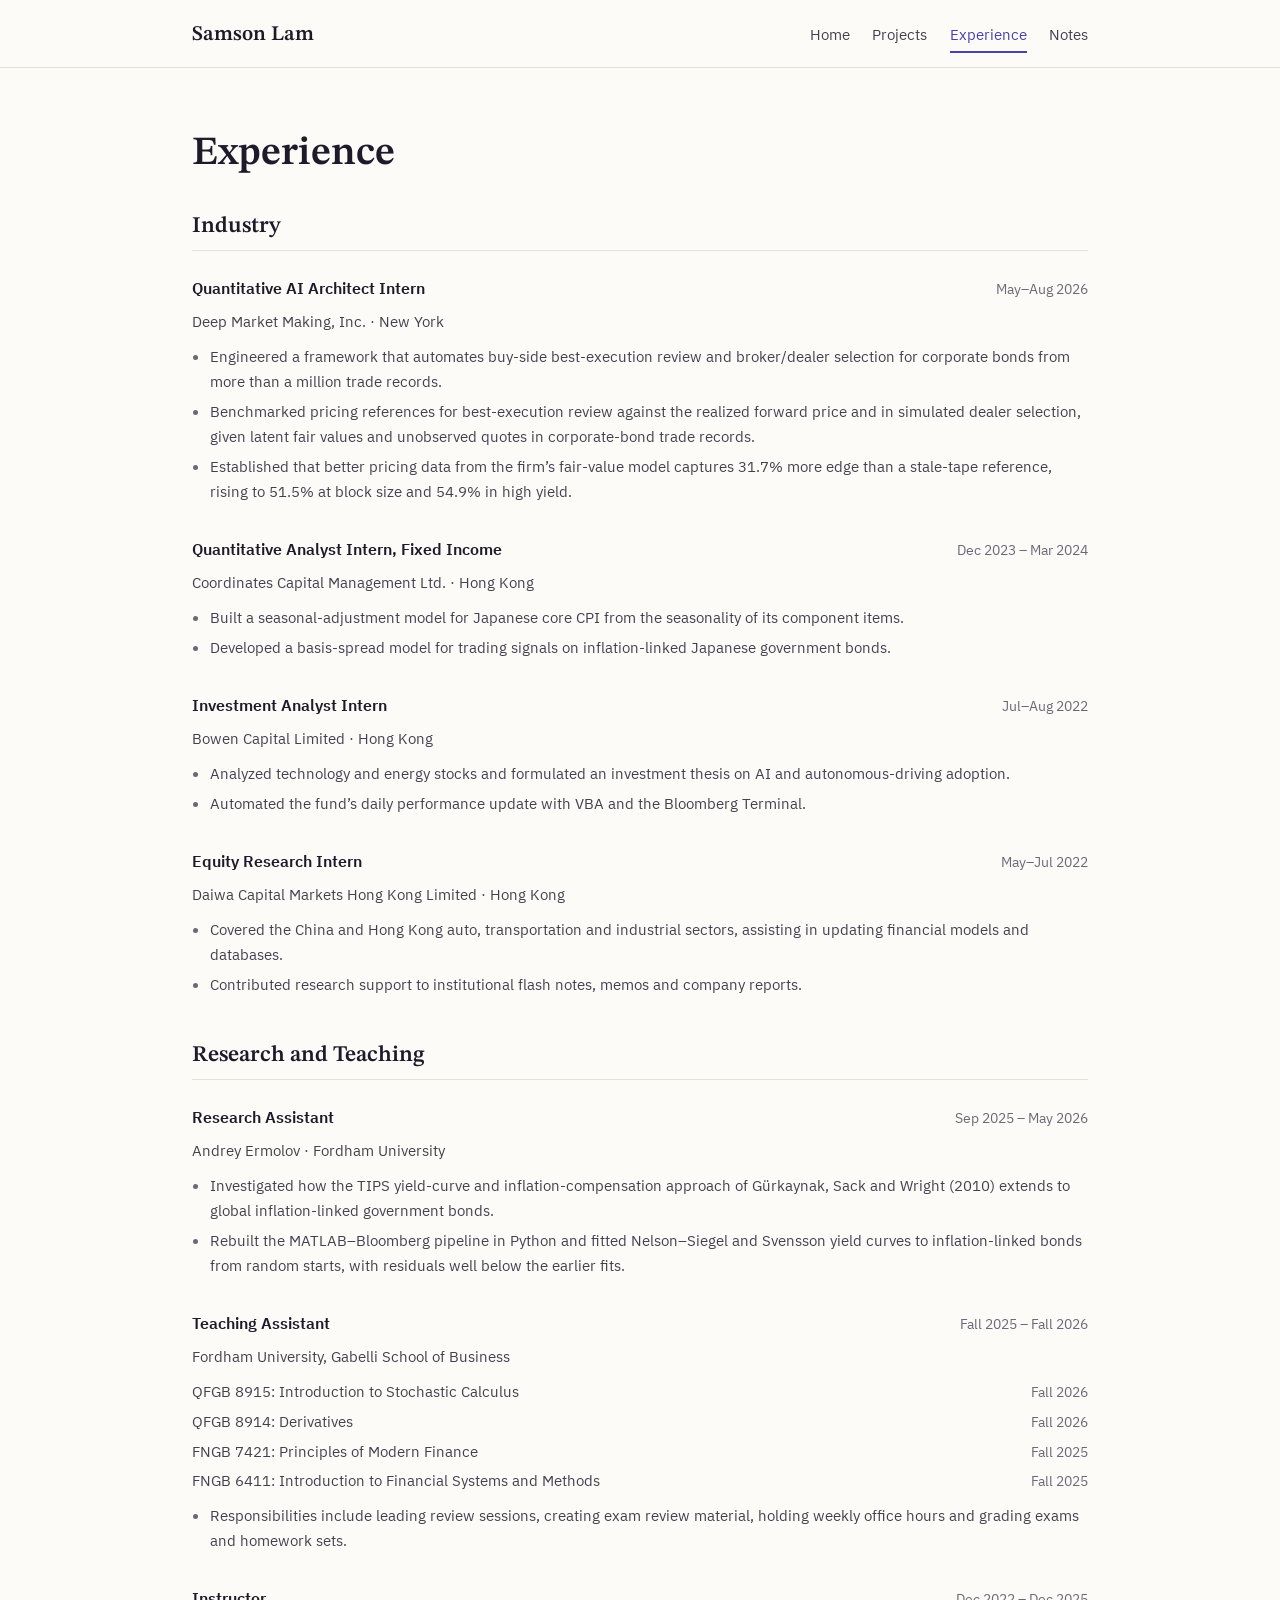
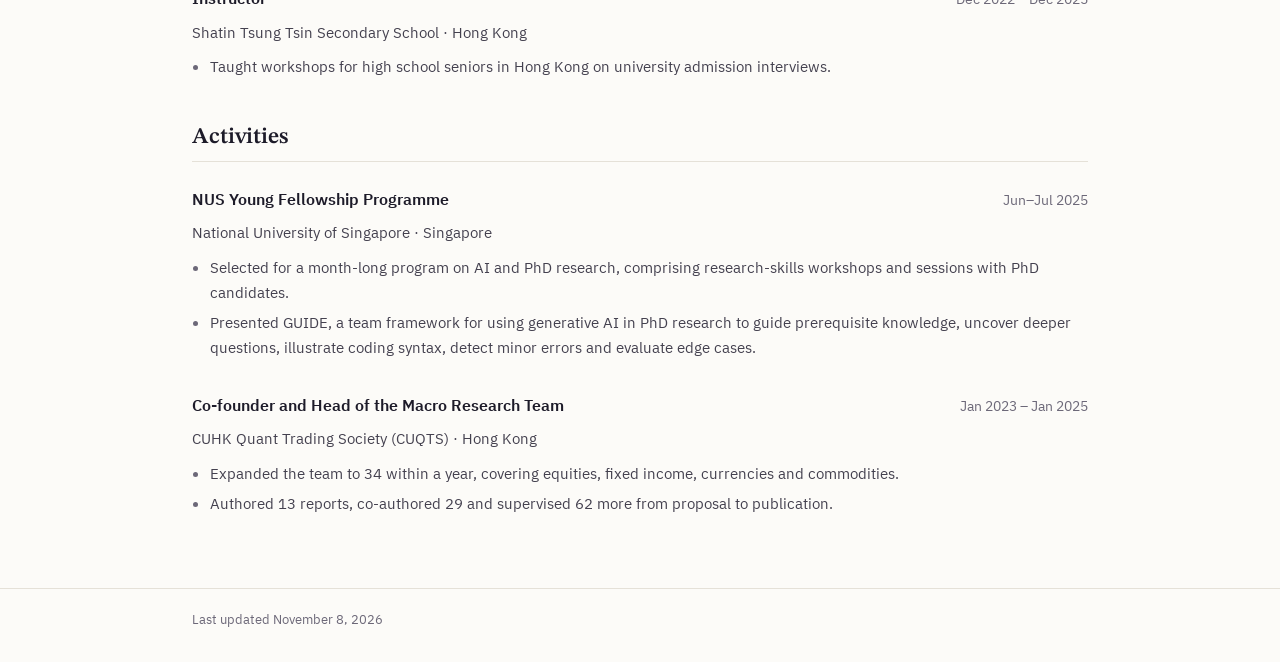
==== commit 820db2f3: "Update 8 Nov 2026" ====
--- a/experience.html
+++ b/experience.html
@@ -31,8 +31,10 @@
 </style>
 
 
-<link href="./assets/img/favicon.svg" rel="icon" type="image/svg+xml">
 <link rel="stylesheet" href="assets/fonts/fonts.css">
+<link rel="icon" href="favicon.ico" sizes="32x32">
+<link rel="icon" href="assets/img/favicon.svg" type="image/svg+xml">
+<link rel="apple-touch-icon" href="assets/img/apple-touch-icon.png">
 
 
 <link rel="stylesheet" href="styles.css">
--- a/styles.css
+++ b/styles.css
@@ -8,8 +8,7 @@
   --font-ui: "IBM Plex Sans", "Segoe UI", system-ui, -apple-system, sans-serif;
   --font-mono: ui-monospace, "SFMono-Regular", Menlo, Consolas, monospace;
 
-  --measure: 46rem;
-  --diagram-edge: var(--muted);   }
+  --measure: 56rem;              --diagram-edge: var(--muted);   }
 
 html { font-size: 100%; -webkit-text-size-adjust: 100%; scroll-padding-top: 5rem; }   body {
   margin: 0;
@@ -119,7 +118,7 @@
 .kind { display: inline-flex; align-items: baseline; gap: 0.35rem; color: var(--ink-2); }
 .kind::before { content: ""; width: 0.5rem; height: 0.5rem; border-radius: 50%; background: var(--accent); align-self: center; }
 .kind-course::before { background: var(--fin); }
-.proj-finding { color: var(--ink); max-width: 36rem; }   .entry > ul { max-width: 36rem; }
+.proj-finding { color: var(--ink); }
 .proj-links { display: flex; flex-wrap: wrap; gap: 0.5rem; margin-top: 0.35rem; }
 .btn {
   font-size: 0.8rem; line-height: 1.5; text-decoration: none; color: var(--ink-2);
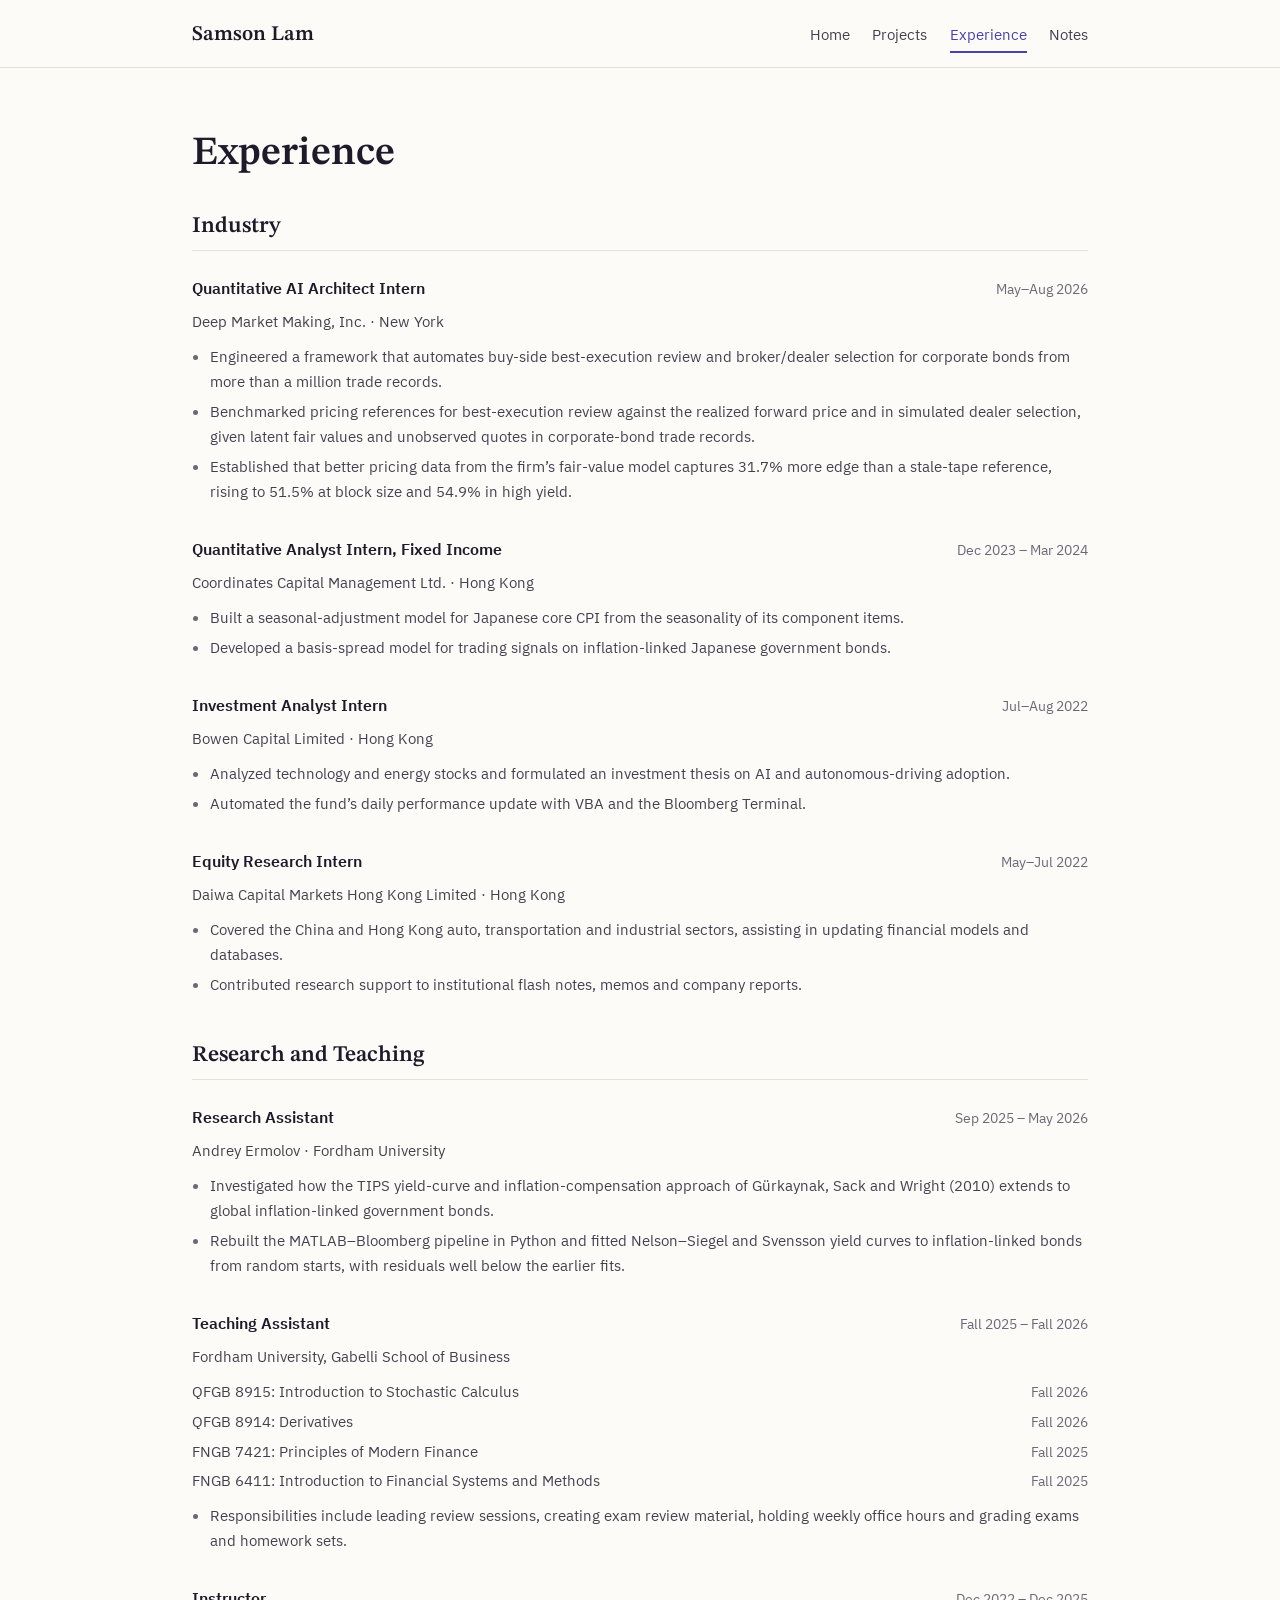
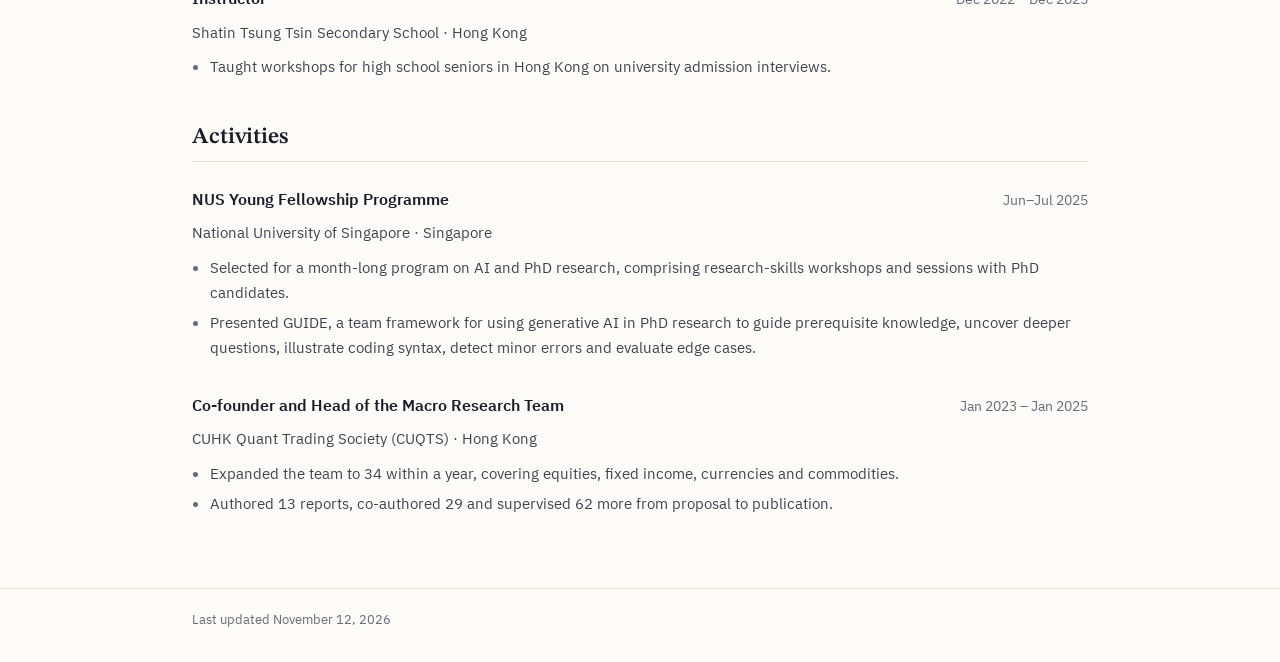
==== commit 9d4034ad: "Add notes, 12 Nov 2026" ====
--- a/experience.html
+++ b/experience.html
@@ -195,7 +195,7 @@
 </main>
 <footer class="site-footer">
   <div class="wrap footer-row">
-    <span>Last updated November 8, 2026</span>
+    <span>Last updated November 12, 2026</span>
   </div>
 </footer>
 <script>
--- a/styles.css
+++ b/styles.css
@@ -64,9 +64,7 @@
 
 .page-head { display: grid; gap: 0.9rem; padding-bottom: 2.25rem; }
 .page-head > h1 { font-size: clamp(2rem, 1.6rem + 1.6vw, 2.5rem); line-height: 1.1; }
-.page-head > p { color: var(--ink-2); max-width: 40rem; }
-
-.block { padding-top: 2.75rem; }
+.page-head > p { color: var(--ink-2); }   .block { padding-top: 2.75rem; }
 .page-head + .block { padding-top: 0; }   .block > h2 {
   font-size: 1.4rem; line-height: 1.25;
   padding-bottom: 0.6rem; margin-bottom: 1.5rem; border-bottom: 1px solid var(--rule);
